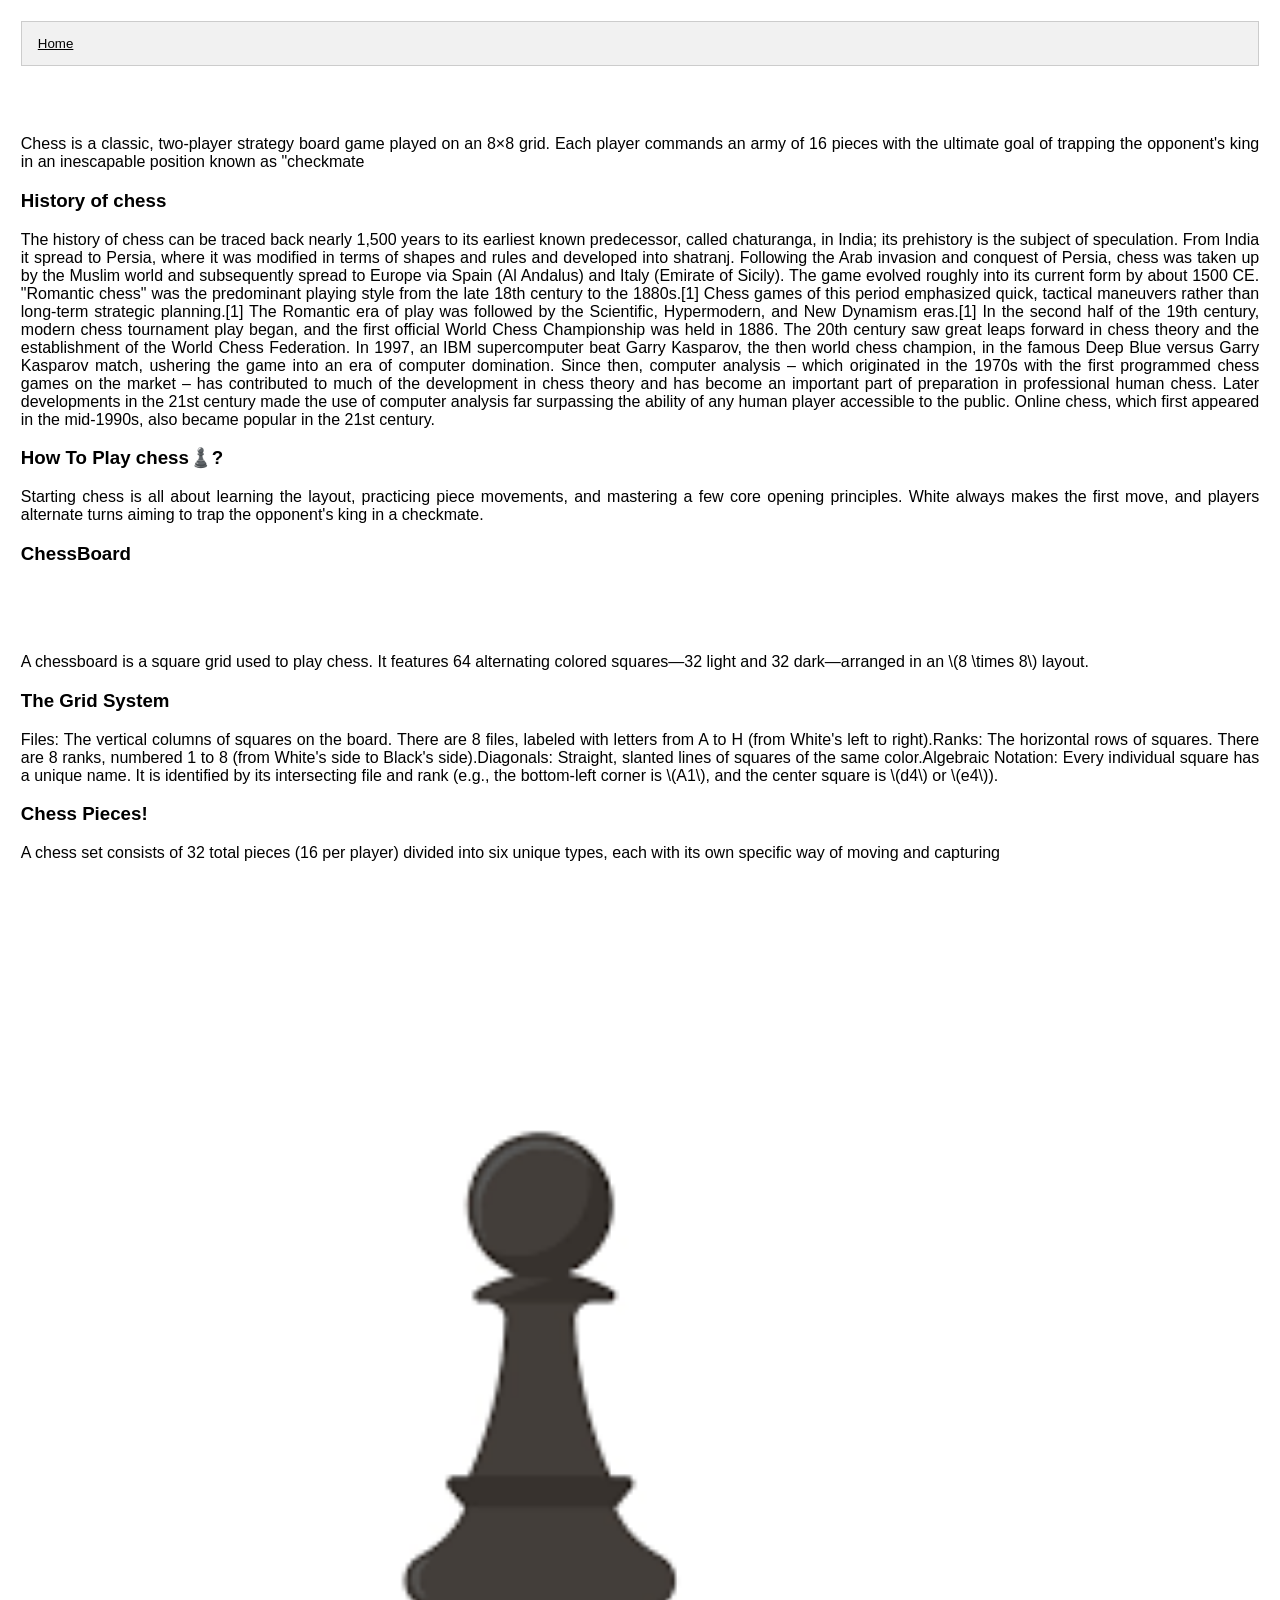
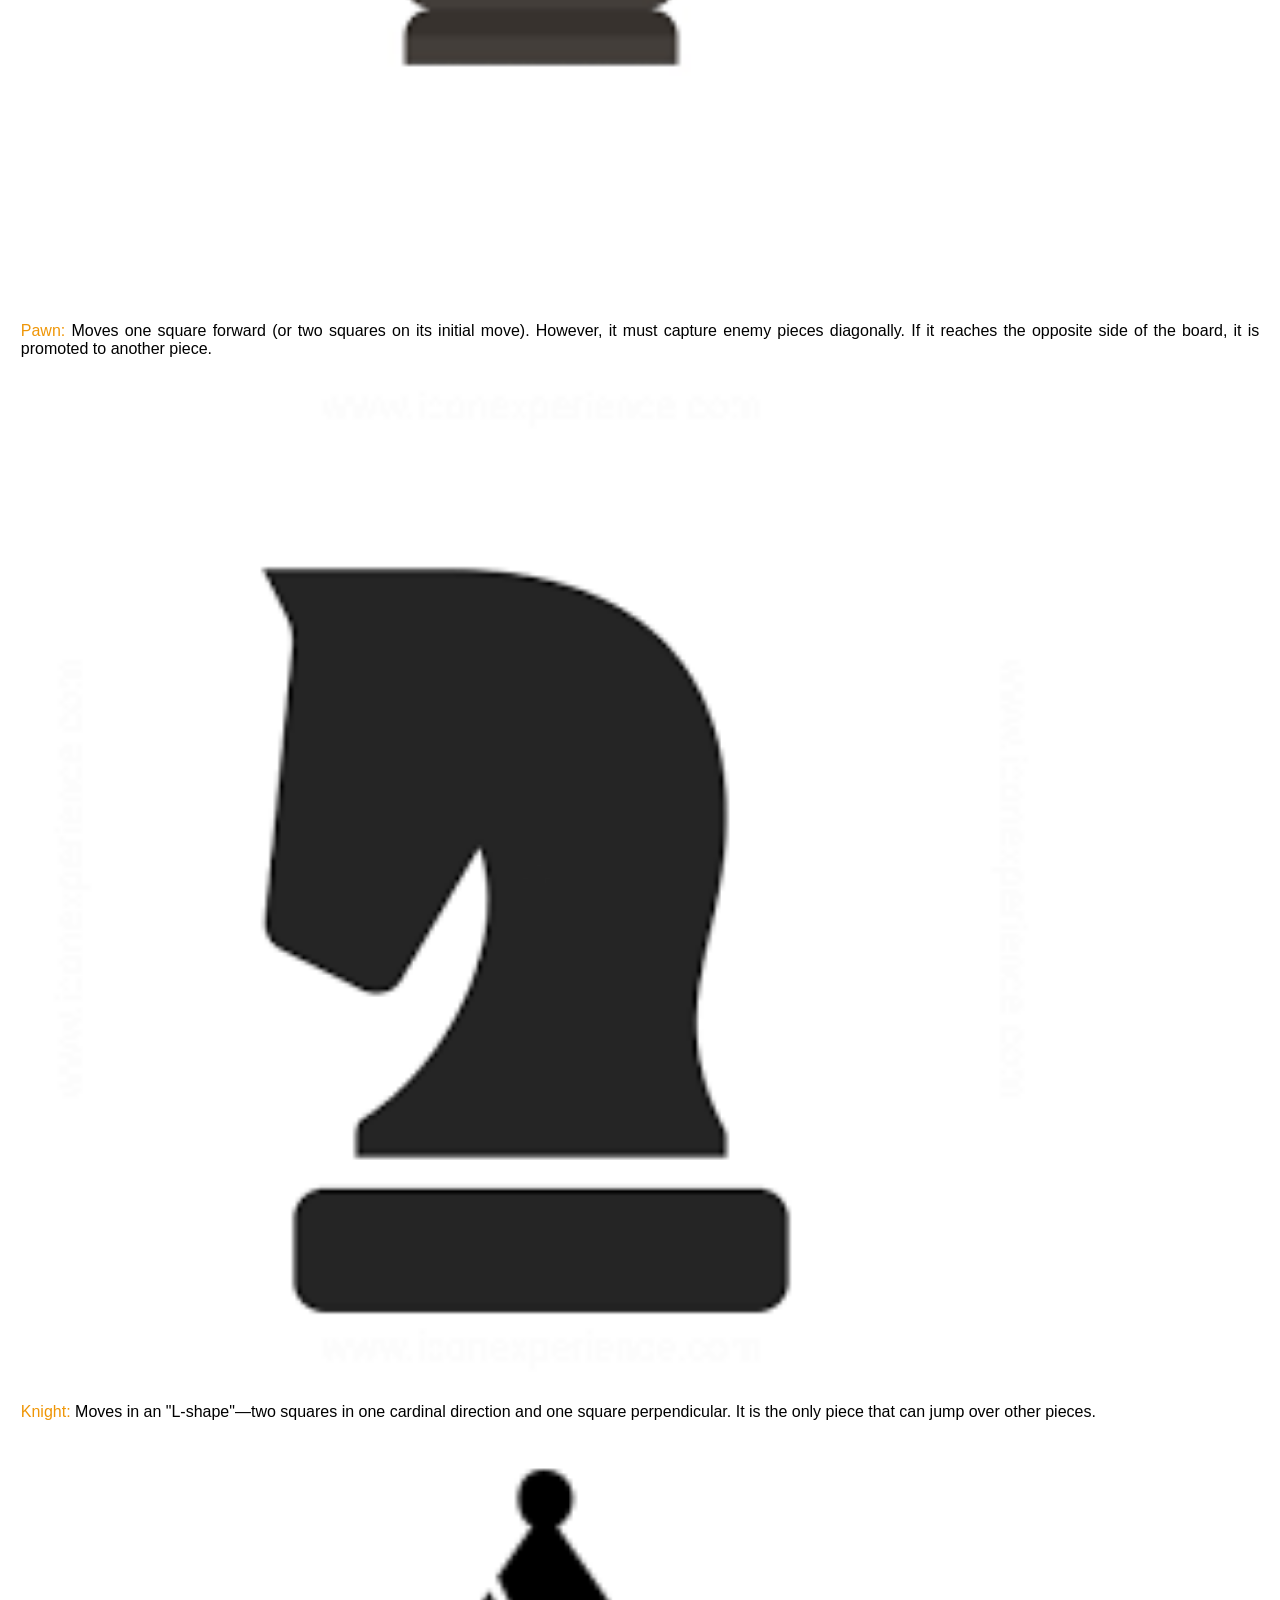
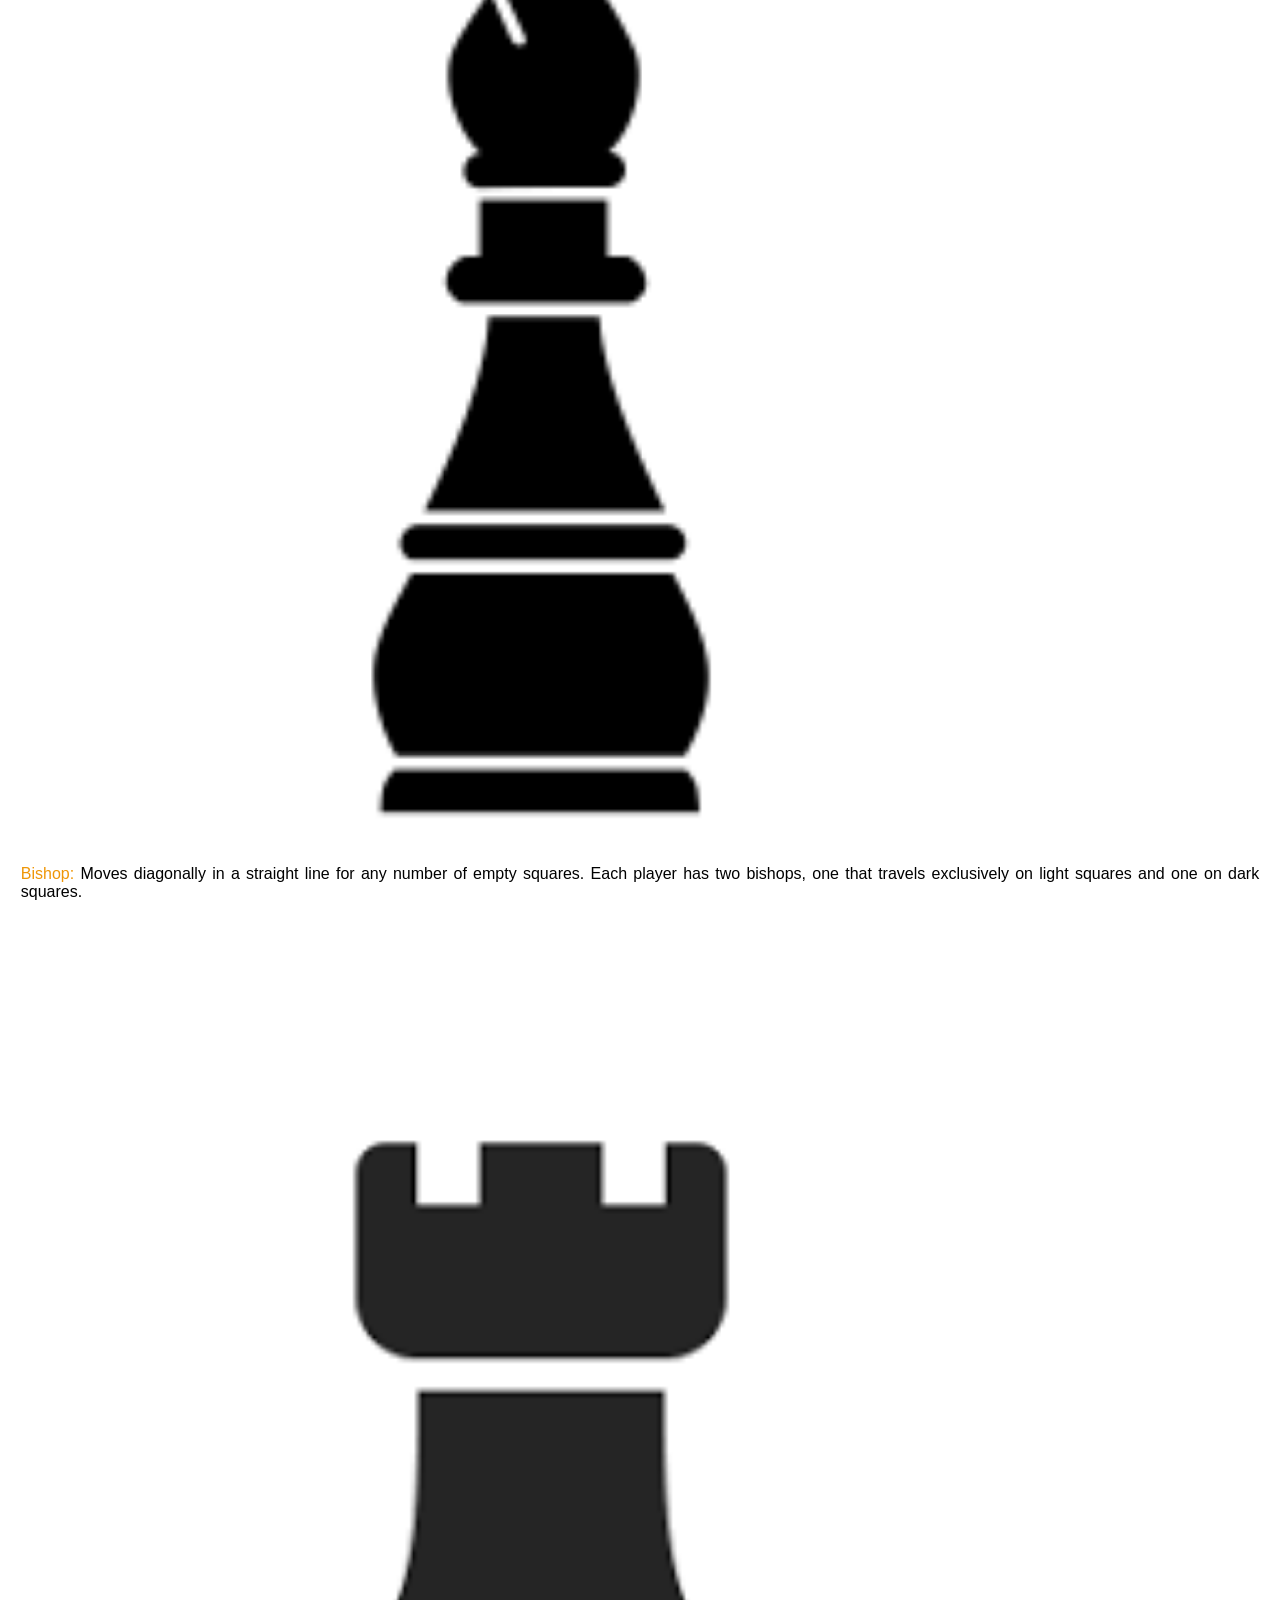
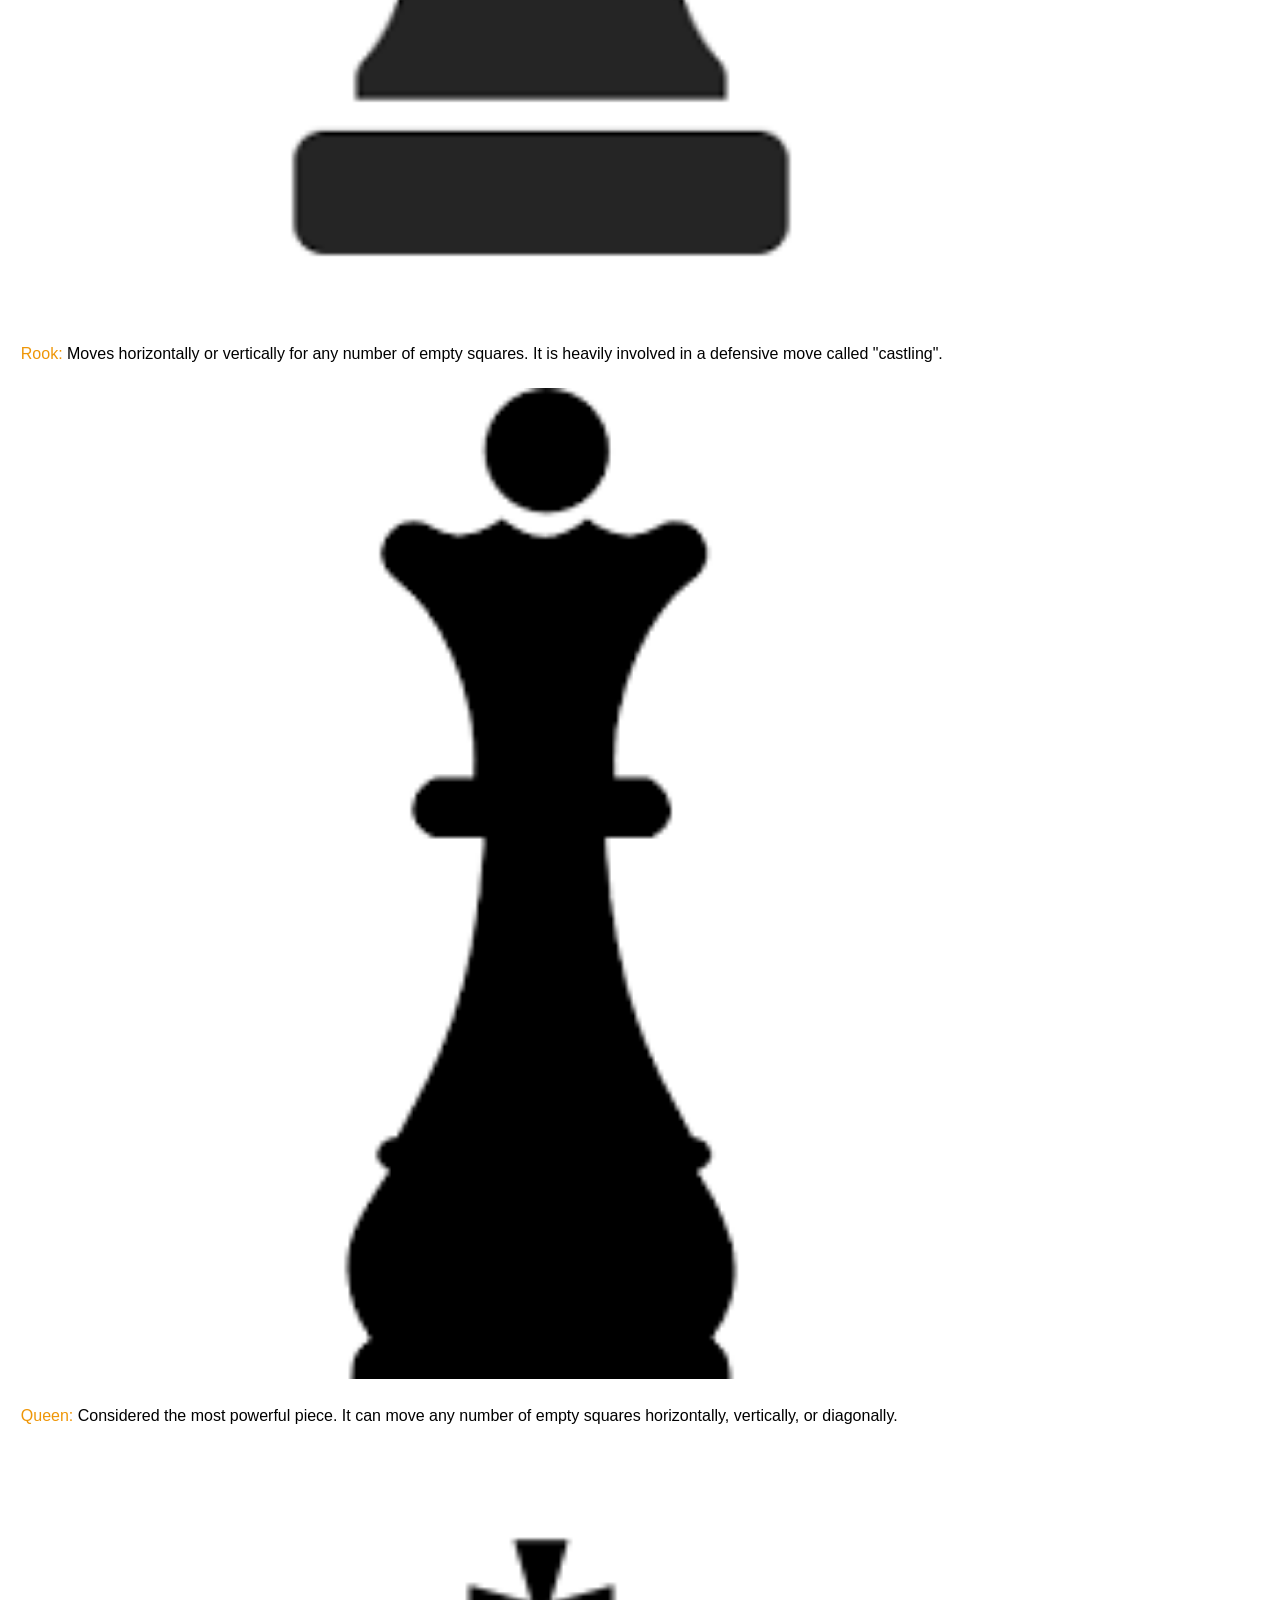
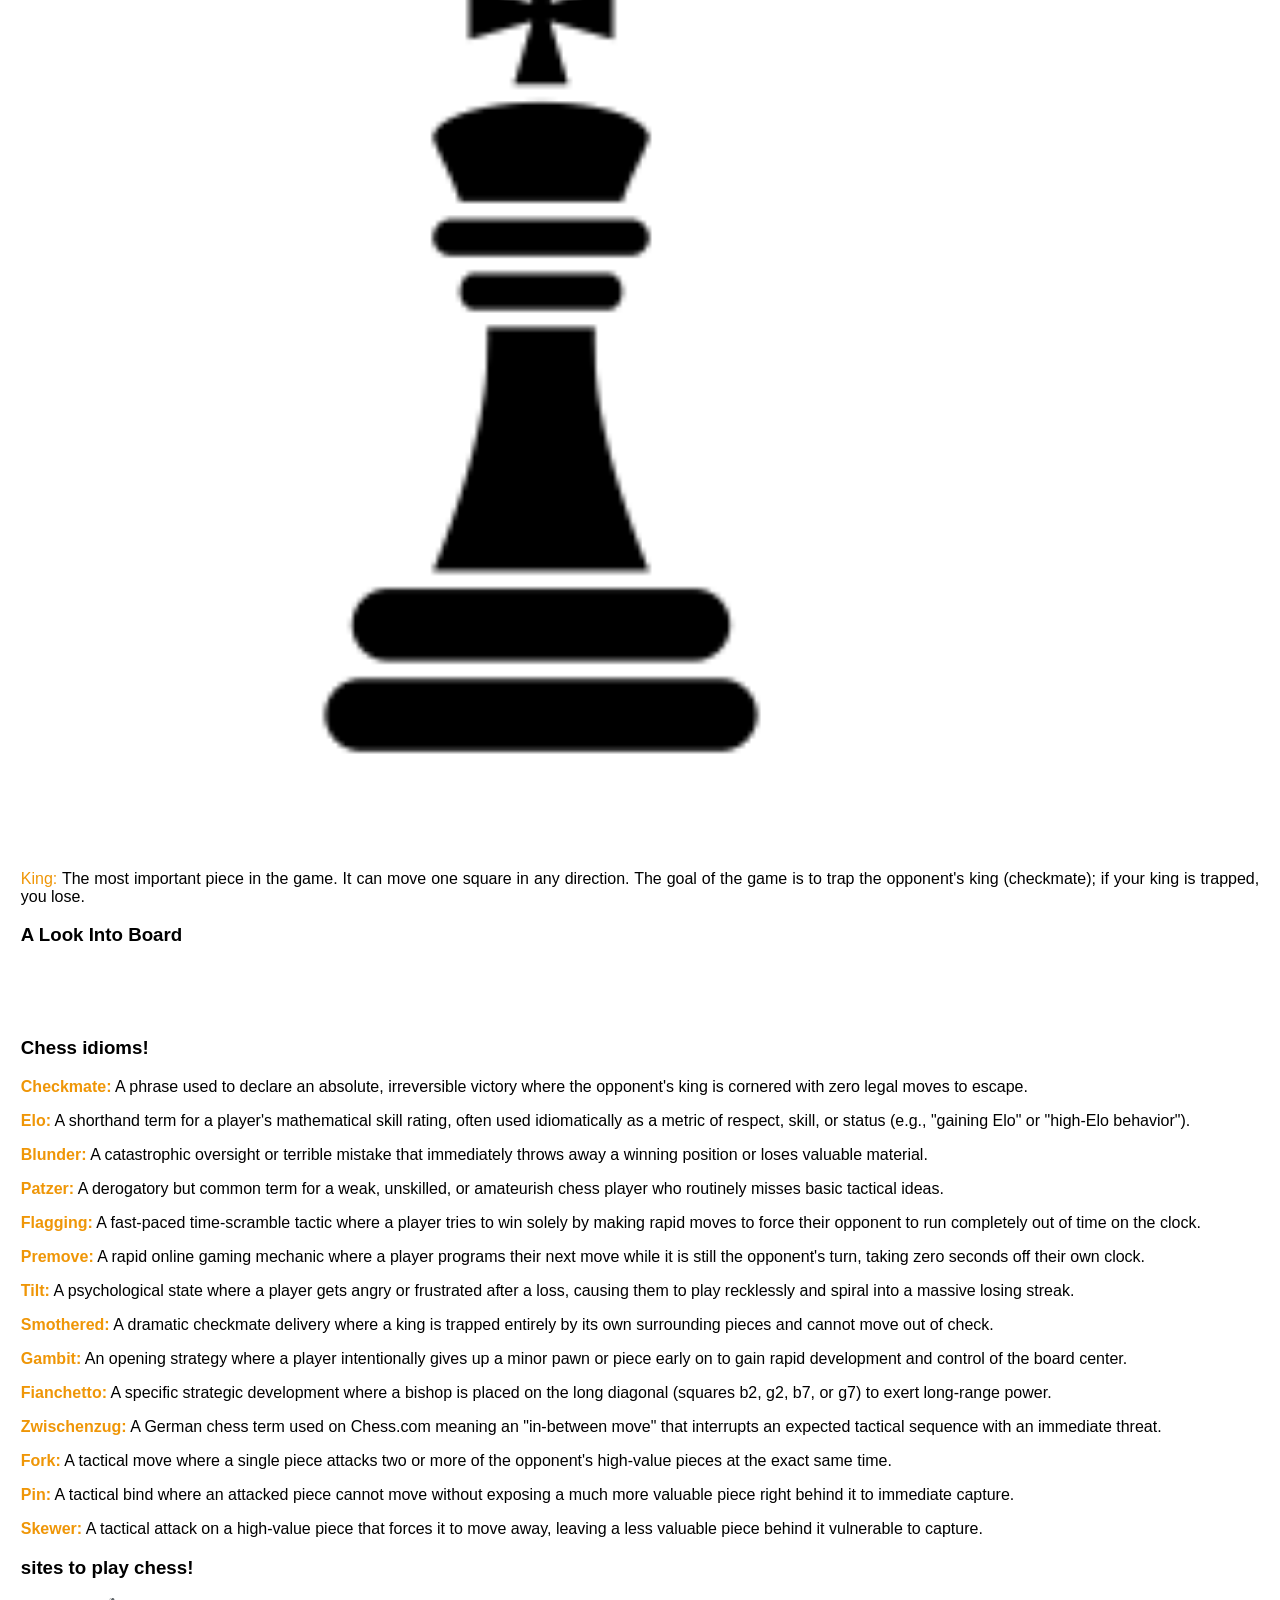
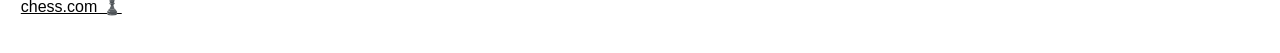
==== chess.html @ a4916e9f "Add files via upload" ====
<!DOCTYPE html>
<html lang="en">
<head>
    <link rel="stylesheet" href="style.css">
    <meta charset="UTF-8">
    <meta name="viewport" content="width=device-width, initial-scale=1.0">
    <title>chess♟️</title>
</head>
<body>
    <header>
                    <div class="tab">
                <button><a href="index.html">Home</a></button>
            </div>
    </header>
    <main>

        <section>
                            <img src="https://encrypted-tbn0.gstatic.com/images?q=tbn:ANd9GcT_mVkzBCkYj9xc8wYaSyE4obMfbvLgEXlJ_g&s" alt="" class="img2"><br>

                <p style="text-align: justify;">Chess is a classic, two-player strategy board game played on an 8×8 grid. Each player commands an army of 16 pieces with the ultimate goal of trapping the opponent's king in an inescapable position known as "checkmate</p>

                <div>
                    <h3 style="text-align: start;">History of chess</h3>
                    <p style="text-align: justify;">The history of chess can be traced back nearly 1,500 years to its earliest known predecessor, called chaturanga, in India; its prehistory is the subject of speculation. From India it spread to Persia, where it was modified in terms of shapes and rules and developed into shatranj. Following the Arab invasion and conquest of Persia, chess was taken up by the Muslim world and subsequently spread to Europe via Spain (Al Andalus) and Italy (Emirate of Sicily). The game evolved roughly into its current form by about 1500 CE.

"Romantic chess" was the predominant playing style from the late 18th century to the 1880s.[1] Chess games of this period emphasized quick, tactical maneuvers rather than long-term strategic planning.[1] The Romantic era of play was followed by the Scientific, Hypermodern, and New Dynamism eras.[1] In the second half of the 19th century, modern chess tournament play began, and the first official World Chess Championship was held in 1886. The 20th century saw great leaps forward in chess theory and the establishment of the World Chess Federation. In 1997, an IBM supercomputer beat Garry Kasparov, the then world chess champion, in the famous Deep Blue versus Garry Kasparov match, ushering the game into an era of computer domination. Since then, computer analysis – which originated in the 1970s with the first programmed chess games on the market – has contributed to much of the development in chess theory and has become an important part of preparation in professional human chess. Later developments in the 21st century made the use of computer analysis far surpassing the ability of any human player accessible to the public. Online chess, which first appeared in the mid-1990s, also became popular in the 21st century. </p>
               

</div>
        <div>
            <h3 style="text-align: start;">How To Play chess♟️?</h1>
                <p style="text-align: justify;">Starting chess is all about learning the layout, practicing piece movements, and mastering a few core opening principles. White always makes the first move, and players alternate turns aiming to trap the opponent's king in a checkmate.</p>
                <h3 style="text-align: start;">ChessBoard</h3>
                <img src="https://upload.wikimedia.org/wikipedia/commons/thumb/1/19/Modern_Fianchetto_Setup._Chess_game_Staunton_No._6.jpg/500px-Modern_Fianchetto_Setup._Chess_game_Staunton_No._6.jpg" alt="" class="img2"><br>
                <p style="text-align: justify;">A chessboard is a square grid used to play chess. It features 64 alternating colored squares—32 light and 32 dark—arranged in an \(8 \times 8\) layout.</p>
                <h3 style="text-align: start;">The Grid System</h3>
                <p style="text-align: justify;">Files: The vertical columns of squares on the board. There are 8 files, labeled with letters from A to H (from White's left to right).Ranks: The horizontal rows of squares. There are 8 ranks, numbered 1 to 8 (from White's side to Black's side).Diagonals: Straight, slanted lines of squares of the same color.Algebraic Notation: Every individual square has a unique name. It is identified by its intersecting file and rank (e.g., the bottom-left corner is \(A1\), and the center square is \(d4\) or \(e4\)).</p>
            </div>
        <div>
            <h3 style="text-align: start;">Chess Pieces!</h3>
            <p >A chess set consists of 32 total pieces (16 per player) divided into six unique types, each with its own specific way of moving and capturing</p>
            
            <p style="text-align: justify;"><img src="[data-uri]" alt="" class="img2"><br><span style="color: #ef9607;">Pawn:</span> Moves one square forward (or two squares on its initial move). However, it must capture enemy pieces diagonally. If it reaches the opposite side of the board, it is promoted to another piece. <br> <img src="[data-uri]" alt="" class="img2"><br><span style="color: #ef9607;">Knight:</span>  Moves in an "L-shape"—two squares in one cardinal direction and one square perpendicular. It is the only piece that can jump over other pieces.<br><img src="[data-uri]" alt=""class="img2"><br>
                <span style="color: #ef9607;">Bishop:</span>  Moves diagonally in a straight line for any number of empty squares. Each player has two bishops, one that travels exclusively on light squares and one on dark squares.<br><img src="[data-uri]" alt="" class="img2"> <br><span style="color: #ef9607;">Rook:</span> Moves horizontally or vertically for any number of empty squares. It is heavily involved in a defensive move called "castling".<br> <img src="[data-uri]" alt="" class="img2"><br><span style="color: #ef9607;">Queen:</span> Considered the most powerful piece. It can move any number of empty squares horizontally, vertically, or diagonally.<br><img src="[data-uri]" alt="" class="img2"><br><span style="color: #ef9607;">King:</span> The most important piece in the game. It can move one square in any direction. The goal of the game is to trap the opponent's king (checkmate); if your king is trapped, you lose.</p>
            
                <h3 style="text-align: start;">A Look Into Board</h3>
                <img src="https://img.freepik.com/premium-vector/chessboard-black-white-vector-illustration-isolated-white_1418797-61.jpg?semt=ais_hybrid&w=740&q=80" alt="" class="img2">
               
                <h3 style="text-align: start;">Chess idioms!</h3>
                <p><span style="color: #ef9607;"><b>Checkmate:</b></span> A phrase used to declare an absolute, irreversible victory where the opponent's king is cornered with zero legal moves to escape.</p>
                <p><span style="color: #ef9607;"><b>Elo:</b></span> A shorthand term for a player's mathematical skill rating, often used idiomatically as a metric of respect, skill, or status (e.g., "gaining Elo" or "high-Elo behavior").</p>
                <p><span style="color: #ef9607;"><b>Blunder:</b></span> A catastrophic oversight or terrible mistake that immediately throws away a winning position or loses valuable material.</p>
                <p><span style="color: #ef9607;"><b>Patzer:</b></span> A derogatory but common term for a weak, unskilled, or amateurish chess player who routinely misses basic tactical ideas.</p>
                <p><span style="color: #ef9607;"><b>Flagging:</b></span> A fast-paced time-scramble tactic where a player tries to win solely by making rapid moves to force their opponent to run completely out of time on the clock.</p>
                <p><span style="color: #ef9607;"><b>Premove:</b></span> A rapid online gaming mechanic where a player programs their next move while it is still the opponent's turn, taking zero seconds off their own clock.</p>
                <p><span style="color: #ef9607;"><b>Tilt:</b></span> A psychological state where a player gets angry or frustrated after a loss, causing them to play recklessly and spiral into a massive losing streak.</p>
                <p><span style="color: #ef9607;"><b>Smothered:</b></span> A dramatic checkmate delivery where a king is trapped entirely by its own surrounding pieces and cannot move out of check.</p>
                <p><span style="color: #ef9607;"><b>Gambit:</b></span> An opening strategy where a player intentionally gives up a minor pawn or piece early on to gain rapid development and control of the board center.</p>
                <p><span style="color: #ef9607;"><b>Fianchetto:</b></span> A specific strategic development where a bishop is placed on the long diagonal (squares b2, g2, b7, or g7) to exert long-range power.</p>
                <p><span style="color: #ef9607;"><b>Zwischenzug:</b></span> A German chess term used on Chess.com meaning an "in-between move" that interrupts an expected tactical sequence with an immediate threat.</p>
                <p><span style="color: #ef9607;"><b>Fork:</b></span> A tactical move where a single piece attacks two or more of the opponent's high-value pieces at the exact same time.</p>
                <p><span style="color: #ef9607;"><b>Pin:</b></span> A tactical bind where an attacked piece cannot move without exposing a much more valuable piece right behind it to immediate capture.</p>
                <p><span style="color: #ef9607;"><b>Skewer:</b></span> A tactical attack on a high-value piece that forces it to move away, leaving a less valuable piece behind it vulnerable to capture.</p>
                <h3 style="text-align: start;">sites to play chess!</h3>
            <p><a href="https://www.google.com/url?sa=t&source=web&rct=j&opi=89978449&url=https://www.chess.com/">chess.com ♟️</a></p>
        </div>
        </section>
        <section>  <section><script src="script.js"></script></section></section>
    </main>
</body>
</html>
---- style.css ----
.tab {
    overflow: hidden;
    border: 1px solid #ccc;
    background-color: #f1f1f1;

}

.tab button {
    background-color: inherit;
    float: left;
    border: none;
    outline: none;
    cursor: pointer;
    padding: 14px 16px;
    transition: 0.3s;
}

.tab button.active {
    background-color: #ccc;
}

.tabcontent {
    display: none;
    padding: 6px 12px;
    border: 1px solid #ccc;
    border-top: none;
}

.tabcontent {
    animation: fadeEffect 1s;
}

@keyframes fadeEffect {
    from {opacity: 0;}
    to {opacity: 1;}
}

h3 {
    text-align: center;
}

p {
    justify-content: flex-start;
}

body {
    padding: 1%;
    font-family: sans-serif;

}
a {
    color: black;

}

img {
    padding: 2%;
}
.tags {
    color: #cf3535;
    background-color: #9b919123;
}

.head3 {
    text-align: justify;
}

.img2 {
    width: 80%;
}
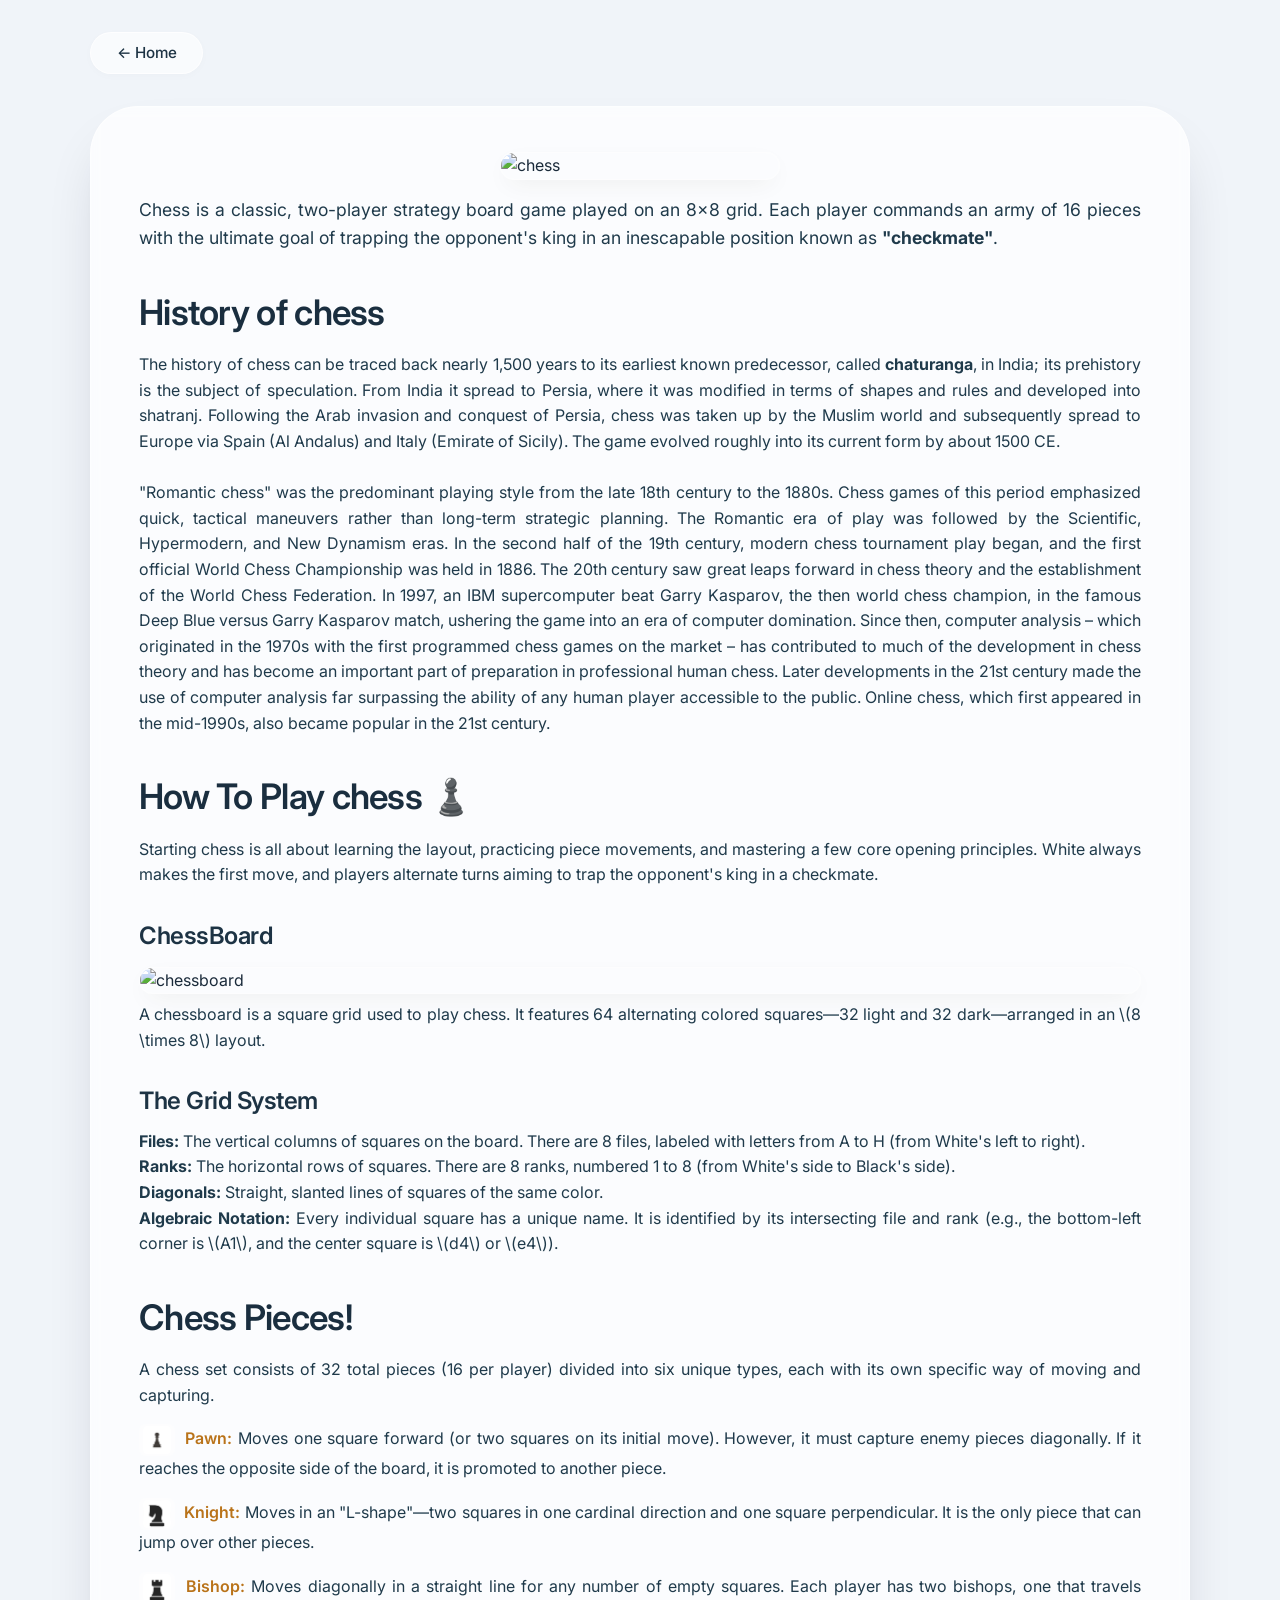
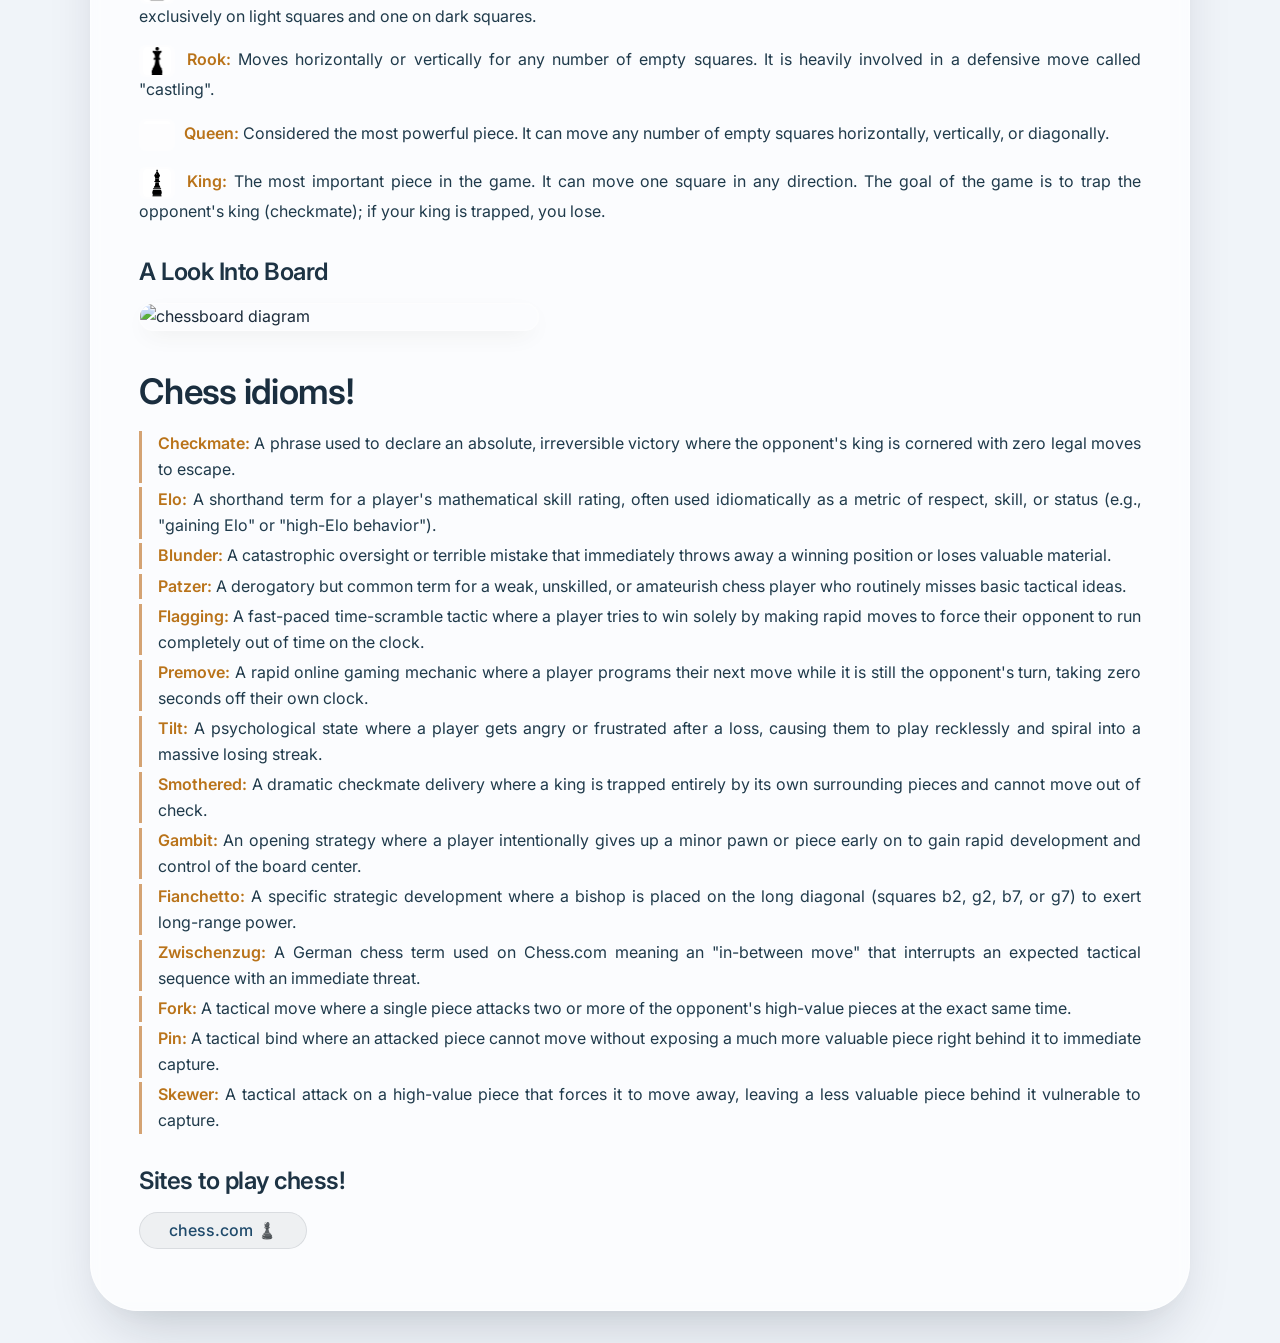
==== commit 798503f4: "Add files via upload" ====
--- a/chess.html
+++ b/chess.html
@@ -1,71 +1,302 @@
 <!DOCTYPE html>
 <html lang="en">
 <head>
-    <link rel="stylesheet" href="style.css">
-    <meta charset="UTF-8">
-    <meta name="viewport" content="width=device-width, initial-scale=1.0">
-    <title>chess♟️</title>
+  <meta charset="UTF-8" />
+  <meta name="viewport" content="width=device-width, initial-scale=1.0" />
+  <title>chess ♟️ · professional</title>
+  <!-- Google Font -->
+  <link rel="preconnect" href="https://fonts.googleapis.com" />
+  <link rel="preconnect" href="https://fonts.gstatic.com" crossorigin />
+  <link href="https://fonts.googleapis.com/css2?family=Inter:opsz,wght@14..32,300;14..32,400;14..32,500;14..32,600;14..32,700&display=swap" rel="stylesheet" />
+  <style>
+    /* ----- reset & base ----- */
+    * {
+      margin: 0;
+      padding: 0;
+      box-sizing: border-box;
+    }
+
+    body {
+      background: #f0f4f9;
+      font-family: 'Inter', -apple-system, BlinkMacSystemFont, sans-serif;
+      padding: 2rem 1.5rem;
+      color: #1a2a3a;
+      line-height: 1.6;
+      min-height: 100vh;
+      display: flex;
+      justify-content: center;
+    }
+
+    .page-wrap {
+      max-width: 1100px;
+      width: 100%;
+    }
+
+    /* back home button – subtle & professional */
+    .back-bar {
+      margin-bottom: 2rem;
+    }
+
+    .back-btn {
+      display: inline-flex;
+      align-items: center;
+      gap: 0.5rem;
+      background: rgba(255, 255, 255, 0.6);
+      backdrop-filter: blur(4px);
+      -webkit-backdrop-filter: blur(4px);
+      padding: 0.5rem 1.6rem;
+      border-radius: 60px;
+      border: 1px solid rgba(255, 255, 255, 0.7);
+      box-shadow: 0 2px 8px rgba(0,0,0,0.02);
+      text-decoration: none;
+      font-weight: 500;
+      color: #1d3344;
+      transition: 0.2s;
+      font-size: 0.95rem;
+    }
+
+    .back-btn:hover {
+      background: #1d2e3f;
+      color: white;
+      border-color: #1d2e3f;
+      transform: translateY(-2px);
+      box-shadow: 0 10px 20px -10px rgba(20,40,60,0.2);
+    }
+
+    /* main card */
+    .chess-card {
+      background: rgba(255, 255, 255, 0.75);
+      backdrop-filter: blur(6px);
+      -webkit-backdrop-filter: blur(6px);
+      border-radius: 48px;
+      padding: 2.8rem 3rem;
+      box-shadow: 0 30px 60px -20px rgba(0, 20, 40, 0.20),
+                  0 12px 28px -10px rgba(0, 0, 0, 0.04);
+      border: 1px solid rgba(255, 255, 255, 0.5);
+    }
+
+    /* headings */
+    h1, h2, h3, h4 {
+      font-weight: 600;
+      letter-spacing: -0.02em;
+      color: #1a2e3f;
+    }
+
+    h2 {
+      font-size: 2.2rem;
+      margin-top: 2rem;
+      margin-bottom: 0.75rem;
+    }
+
+    h3 {
+      font-size: 1.5rem;
+      margin-top: 1.8rem;
+      margin-bottom: 0.5rem;
+      color: #1d3344;
+    }
+
+    /* images – consistent rounded + shadow */
+    .img2 {
+      max-width: 100%;
+      height: auto;
+      border-radius: 24px;
+      box-shadow: 0 8px 24px -8px rgba(0,0,0,0.10);
+      margin: 0.75rem 0 0.5rem;
+      display: block;
+      border: 1px solid rgba(255, 255, 255, 0.3);
+    }
+
+    /* inline piece icons: make them small & elegant */
+    .piece-icon {
+      display: inline-block;
+      vertical-align: middle;
+      max-height: 32px;
+      width: auto;
+      margin-right: 0.3rem;
+      border-radius: 8px;
+      background: rgba(255,255,255,0.3);
+      padding: 2px 4px;
+    }
+
+    /* paragraphs */
+    p {
+      margin-bottom: 1rem;
+      color: #1f3a4b;
+      font-weight: 400;
+      text-align: justify;
+    }
+
+    .text-accent {
+      color: #b9731a;
+      font-weight: 600;
+    }
+
+    /* links */
+    a {
+      color: #1f4a6b;
+      text-decoration: none;
+      font-weight: 500;
+      border-bottom: 1px solid transparent;
+      transition: 0.15s;
+    }
+
+    a:hover {
+      color: #0a1f2e;
+      border-bottom-color: #1f4a6b;
+    }
+
+    /* chess.com link as pill */
+    .site-link {
+      display: inline-block;
+      background: rgba(30, 47, 63, 0.06);
+      padding: 0.3rem 1.8rem;
+      border-radius: 60px;
+      border: 1px solid rgba(30, 47, 63, 0.1);
+      font-weight: 500;
+      transition: 0.2s;
+      margin-top: 0.2rem;
+    }
+
+    .site-link:hover {
+      background: #1d2e3f;
+      color: white;
+      border-color: #1d2e3f;
+    }
+
+    /* extra spacing for idioms */
+    .idiom-list p {
+      margin-bottom: 0.3rem;
+      padding-left: 0.5rem;
+      border-left: 3px solid #d4a373;
+      padding-left: 1rem;
+    }
+
+    /* responsive */
+    @media (max-width: 680px) {
+      .chess-card { padding: 1.8rem 1.2rem; }
+      h2 { font-size: 1.7rem; }
+      h3 { font-size: 1.25rem; }
+      .back-btn { padding: 0.4rem 1.2rem; font-size: 0.9rem; }
+    }
+
+    /* keep original classes, but enhanced */
+  </style>
 </head>
 <body>
-    <header>
-                    <div class="tab">
-                <button><a href="index.html">Home</a></button>
-            </div>
-    </header>
-    <main>
-
-        <section>
-                            <img src="https://encrypted-tbn0.gstatic.com/images?q=tbn:ANd9GcT_mVkzBCkYj9xc8wYaSyE4obMfbvLgEXlJ_g&s" alt="" class="img2"><br>
-
-                <p style="text-align: justify;">Chess is a classic, two-player strategy board game played on an 8×8 grid. Each player commands an army of 16 pieces with the ultimate goal of trapping the opponent's king in an inescapable position known as "checkmate</p>
-
-                <div>
-                    <h3 style="text-align: start;">History of chess</h3>
-                    <p style="text-align: justify;">The history of chess can be traced back nearly 1,500 years to its earliest known predecessor, called chaturanga, in India; its prehistory is the subject of speculation. From India it spread to Persia, where it was modified in terms of shapes and rules and developed into shatranj. Following the Arab invasion and conquest of Persia, chess was taken up by the Muslim world and subsequently spread to Europe via Spain (Al Andalus) and Italy (Emirate of Sicily). The game evolved roughly into its current form by about 1500 CE.
-
-"Romantic chess" was the predominant playing style from the late 18th century to the 1880s.[1] Chess games of this period emphasized quick, tactical maneuvers rather than long-term strategic planning.[1] The Romantic era of play was followed by the Scientific, Hypermodern, and New Dynamism eras.[1] In the second half of the 19th century, modern chess tournament play began, and the first official World Chess Championship was held in 1886. The 20th century saw great leaps forward in chess theory and the establishment of the World Chess Federation. In 1997, an IBM supercomputer beat Garry Kasparov, the then world chess champion, in the famous Deep Blue versus Garry Kasparov match, ushering the game into an era of computer domination. Since then, computer analysis – which originated in the 1970s with the first programmed chess games on the market – has contributed to much of the development in chess theory and has become an important part of preparation in professional human chess. Later developments in the 21st century made the use of computer analysis far surpassing the ability of any human player accessible to the public. Online chess, which first appeared in the mid-1990s, also became popular in the 21st century. </p>
-               
-
+
+<div class="page-wrap">
+  <!-- home button – original structure preserved -->
+  <div class="back-bar">
+    <a href="index.html" class="back-btn">← Home</a>
+  </div>
+
+  <main class="chess-card">
+    <!-- hero image -->
+    <img src="https://encrypted-tbn0.gstatic.com/images?q=tbn:ANd9GcT_mVkzBCkYj9xc8wYaSyE4obMfbvLgEXlJ_g&s" alt="chess" class="img2" style="max-width:280px; margin:0 auto 1rem;" />
+
+    <p style="text-align: justify; font-size:1.1rem; font-weight:400;">
+      Chess is a classic, two-player strategy board game played on an 8×8 grid. Each player commands an army of 16 pieces with the ultimate goal of trapping the opponent's king in an inescapable position known as <strong>"checkmate"</strong>.
+    </p>
+
+    <!-- history -->
+    <h2>History of chess</h2>
+    <p style="text-align: justify;">
+      The history of chess can be traced back nearly 1,500 years to its earliest known predecessor, called <strong>chaturanga</strong>, in India; its prehistory is the subject of speculation. From India it spread to Persia, where it was modified in terms of shapes and rules and developed into shatranj. Following the Arab invasion and conquest of Persia, chess was taken up by the Muslim world and subsequently spread to Europe via Spain (Al Andalus) and Italy (Emirate of Sicily). The game evolved roughly into its current form by about 1500 CE.
+      <br><br>
+      "Romantic chess" was the predominant playing style from the late 18th century to the 1880s. Chess games of this period emphasized quick, tactical maneuvers rather than long-term strategic planning. The Romantic era of play was followed by the Scientific, Hypermodern, and New Dynamism eras. In the second half of the 19th century, modern chess tournament play began, and the first official World Chess Championship was held in 1886. The 20th century saw great leaps forward in chess theory and the establishment of the World Chess Federation. In 1997, an IBM supercomputer beat Garry Kasparov, the then world chess champion, in the famous Deep Blue versus Garry Kasparov match, ushering the game into an era of computer domination. Since then, computer analysis – which originated in the 1970s with the first programmed chess games on the market – has contributed to much of the development in chess theory and has become an important part of preparation in professional human chess. Later developments in the 21st century made the use of computer analysis far surpassing the ability of any human player accessible to the public. Online chess, which first appeared in the mid-1990s, also became popular in the 21st century.
+    </p>
+
+    <!-- how to play -->
+    <h2>How To Play chess ♟️</h2>
+    <p style="text-align: justify;">
+      Starting chess is all about learning the layout, practicing piece movements, and mastering a few core opening principles. White always makes the first move, and players alternate turns aiming to trap the opponent's king in a checkmate.
+    </p>
+
+    <h3>ChessBoard</h3>
+    <img src="https://upload.wikimedia.org/wikipedia/commons/thumb/1/19/Modern_Fianchetto_Setup._Chess_game_Staunton_No._6.jpg/500px-Modern_Fianchetto_Setup._Chess_game_Staunton_No._6.jpg" alt="chessboard" class="img2" />
+    <p style="text-align: justify;">
+      A chessboard is a square grid used to play chess. It features 64 alternating colored squares—32 light and 32 dark—arranged in an \(8 \times 8\) layout.
+    </p>
+
+    <h3>The Grid System</h3>
+    <p style="text-align: justify;">
+      <strong>Files:</strong> The vertical columns of squares on the board. There are 8 files, labeled with letters from A to H (from White's left to right).<br>
+      <strong>Ranks:</strong> The horizontal rows of squares. There are 8 ranks, numbered 1 to 8 (from White's side to Black's side).<br>
+      <strong>Diagonals:</strong> Straight, slanted lines of squares of the same color.<br>
+      <strong>Algebraic Notation:</strong> Every individual square has a unique name. It is identified by its intersecting file and rank (e.g., the bottom-left corner is \(A1\), and the center square is \(d4\) or \(e4\)).
+    </p>
+
+    <!-- chess pieces -->
+    <h2>Chess Pieces!</h2>
+    <p>A chess set consists of 32 total pieces (16 per player) divided into six unique types, each with its own specific way of moving and capturing.</p>
+
+    <!-- pawn -->
+    <p>
+      <img src="[data-uri]" alt="pawn" class="piece-icon" />
+      <span class="text-accent">Pawn:</span> Moves one square forward (or two squares on its initial move). However, it must capture enemy pieces diagonally. If it reaches the opposite side of the board, it is promoted to another piece.
+    </p>
+
+    <!-- knight -->
+    <p>
+      <img src="[data-uri]" alt="knight" class="piece-icon" />
+      <span class="text-accent">Knight:</span> Moves in an "L-shape"—two squares in one cardinal direction and one square perpendicular. It is the only piece that can jump over other pieces.
+    </p>
+
+    <!-- bishop -->
+    <p>
+      <img src="[data-uri]" alt="bishop" class="piece-icon" />
+      <span class="text-accent">Bishop:</span> Moves diagonally in a straight line for any number of empty squares. Each player has two bishops, one that travels exclusively on light squares and one on dark squares.
+    </p>
+
+    <!-- rook -->
+    <p>
+      <img src="[data-uri]" alt="rook" class="piece-icon" />
+      <span class="text-accent">Rook:</span> Moves horizontally or vertically for any number of empty squares. It is heavily involved in a defensive move called "castling".
+    </p>
+
+    <!-- queen -->
+    <p>
+      <img src="[data-uri]" alt="queen" class="piece-icon" />
+      <span class="text-accent">Queen:</span> Considered the most powerful piece. It can move any number of empty squares horizontally, vertically, or diagonally.
+    </p>
+
+    <!-- king -->
+    <p>
+      <img src="[data-uri]" alt="king" class="piece-icon" />
+      <span class="text-accent">King:</span> The most important piece in the game. It can move one square in any direction. The goal of the game is to trap the opponent's king (checkmate); if your king is trapped, you lose.
+    </p>
+
+    <!-- board layout -->
+    <h3>A Look Into Board</h3>
+    <img src="https://img.freepik.com/premium-vector/chessboard-black-white-vector-illustration-isolated-white_1418797-61.jpg?semt=ais_hybrid&w=740&q=80" alt="chessboard diagram" class="img2" style="max-width:400px;" />
+
+    <!-- idioms -->
+    <h2>Chess idioms!</h2>
+    <div class="idiom-list">
+      <p><span class="text-accent">Checkmate:</span> A phrase used to declare an absolute, irreversible victory where the opponent's king is cornered with zero legal moves to escape.</p>
+      <p><span class="text-accent">Elo:</span> A shorthand term for a player's mathematical skill rating, often used idiomatically as a metric of respect, skill, or status (e.g., "gaining Elo" or "high-Elo behavior").</p>
+      <p><span class="text-accent">Blunder:</span> A catastrophic oversight or terrible mistake that immediately throws away a winning position or loses valuable material.</p>
+      <p><span class="text-accent">Patzer:</span> A derogatory but common term for a weak, unskilled, or amateurish chess player who routinely misses basic tactical ideas.</p>
+      <p><span class="text-accent">Flagging:</span> A fast-paced time-scramble tactic where a player tries to win solely by making rapid moves to force their opponent to run completely out of time on the clock.</p>
+      <p><span class="text-accent">Premove:</span> A rapid online gaming mechanic where a player programs their next move while it is still the opponent's turn, taking zero seconds off their own clock.</p>
+      <p><span class="text-accent">Tilt:</span> A psychological state where a player gets angry or frustrated after a loss, causing them to play recklessly and spiral into a massive losing streak.</p>
+      <p><span class="text-accent">Smothered:</span> A dramatic checkmate delivery where a king is trapped entirely by its own surrounding pieces and cannot move out of check.</p>
+      <p><span class="text-accent">Gambit:</span> An opening strategy where a player intentionally gives up a minor pawn or piece early on to gain rapid development and control of the board center.</p>
+      <p><span class="text-accent">Fianchetto:</span> A specific strategic development where a bishop is placed on the long diagonal (squares b2, g2, b7, or g7) to exert long-range power.</p>
+      <p><span class="text-accent">Zwischenzug:</span> A German chess term used on Chess.com meaning an "in-between move" that interrupts an expected tactical sequence with an immediate threat.</p>
+      <p><span class="text-accent">Fork:</span> A tactical move where a single piece attacks two or more of the opponent's high-value pieces at the exact same time.</p>
+      <p><span class="text-accent">Pin:</span> A tactical bind where an attacked piece cannot move without exposing a much more valuable piece right behind it to immediate capture.</p>
+      <p><span class="text-accent">Skewer:</span> A tactical attack on a high-value piece that forces it to move away, leaving a less valuable piece behind it vulnerable to capture.</p>
+    </div>
+
+    <!-- sites -->
+    <h3>Sites to play chess!</h3>
+    <p><a href="https://www.google.com/url?sa=t&source=web&rct=j&opi=89978449&url=https://www.chess.com/" class="site-link" target="_blank">chess.com ♟️</a></p>
+
+    <!-- script (kept as original) -->
+    <section><script src="script.js"></script></section>
+  </main>
 </div>
-        <div>
-            <h3 style="text-align: start;">How To Play chess♟️?</h1>
-                <p style="text-align: justify;">Starting chess is all about learning the layout, practicing piece movements, and mastering a few core opening principles. White always makes the first move, and players alternate turns aiming to trap the opponent's king in a checkmate.</p>
-                <h3 style="text-align: start;">ChessBoard</h3>
-                <img src="https://upload.wikimedia.org/wikipedia/commons/thumb/1/19/Modern_Fianchetto_Setup._Chess_game_Staunton_No._6.jpg/500px-Modern_Fianchetto_Setup._Chess_game_Staunton_No._6.jpg" alt="" class="img2"><br>
-                <p style="text-align: justify;">A chessboard is a square grid used to play chess. It features 64 alternating colored squares—32 light and 32 dark—arranged in an \(8 \times 8\) layout.</p>
-                <h3 style="text-align: start;">The Grid System</h3>
-                <p style="text-align: justify;">Files: The vertical columns of squares on the board. There are 8 files, labeled with letters from A to H (from White's left to right).Ranks: The horizontal rows of squares. There are 8 ranks, numbered 1 to 8 (from White's side to Black's side).Diagonals: Straight, slanted lines of squares of the same color.Algebraic Notation: Every individual square has a unique name. It is identified by its intersecting file and rank (e.g., the bottom-left corner is \(A1\), and the center square is \(d4\) or \(e4\)).</p>
-            </div>
-        <div>
-            <h3 style="text-align: start;">Chess Pieces!</h3>
-            <p >A chess set consists of 32 total pieces (16 per player) divided into six unique types, each with its own specific way of moving and capturing</p>
-            
-            <p style="text-align: justify;"><img src="[data-uri]" alt="" class="img2"><br><span style="color: #ef9607;">Pawn:</span> Moves one square forward (or two squares on its initial move). However, it must capture enemy pieces diagonally. If it reaches the opposite side of the board, it is promoted to another piece. <br> <img src="[data-uri]" alt="" class="img2"><br><span style="color: #ef9607;">Knight:</span>  Moves in an "L-shape"—two squares in one cardinal direction and one square perpendicular. It is the only piece that can jump over other pieces.<br><img src="[data-uri]" alt=""class="img2"><br>
-                <span style="color: #ef9607;">Bishop:</span>  Moves diagonally in a straight line for any number of empty squares. Each player has two bishops, one that travels exclusively on light squares and one on dark squares.<br><img src="[data-uri]" alt="" class="img2"> <br><span style="color: #ef9607;">Rook:</span> Moves horizontally or vertically for any number of empty squares. It is heavily involved in a defensive move called "castling".<br> <img src="[data-uri]" alt="" class="img2"><br><span style="color: #ef9607;">Queen:</span> Considered the most powerful piece. It can move any number of empty squares horizontally, vertically, or diagonally.<br><img src="[data-uri]" alt="" class="img2"><br><span style="color: #ef9607;">King:</span> The most important piece in the game. It can move one square in any direction. The goal of the game is to trap the opponent's king (checkmate); if your king is trapped, you lose.</p>
-            
-                <h3 style="text-align: start;">A Look Into Board</h3>
-                <img src="https://img.freepik.com/premium-vector/chessboard-black-white-vector-illustration-isolated-white_1418797-61.jpg?semt=ais_hybrid&w=740&q=80" alt="" class="img2">
-               
-                <h3 style="text-align: start;">Chess idioms!</h3>
-                <p><span style="color: #ef9607;"><b>Checkmate:</b></span> A phrase used to declare an absolute, irreversible victory where the opponent's king is cornered with zero legal moves to escape.</p>
-                <p><span style="color: #ef9607;"><b>Elo:</b></span> A shorthand term for a player's mathematical skill rating, often used idiomatically as a metric of respect, skill, or status (e.g., "gaining Elo" or "high-Elo behavior").</p>
-                <p><span style="color: #ef9607;"><b>Blunder:</b></span> A catastrophic oversight or terrible mistake that immediately throws away a winning position or loses valuable material.</p>
-                <p><span style="color: #ef9607;"><b>Patzer:</b></span> A derogatory but common term for a weak, unskilled, or amateurish chess player who routinely misses basic tactical ideas.</p>
-                <p><span style="color: #ef9607;"><b>Flagging:</b></span> A fast-paced time-scramble tactic where a player tries to win solely by making rapid moves to force their opponent to run completely out of time on the clock.</p>
-                <p><span style="color: #ef9607;"><b>Premove:</b></span> A rapid online gaming mechanic where a player programs their next move while it is still the opponent's turn, taking zero seconds off their own clock.</p>
-                <p><span style="color: #ef9607;"><b>Tilt:</b></span> A psychological state where a player gets angry or frustrated after a loss, causing them to play recklessly and spiral into a massive losing streak.</p>
-                <p><span style="color: #ef9607;"><b>Smothered:</b></span> A dramatic checkmate delivery where a king is trapped entirely by its own surrounding pieces and cannot move out of check.</p>
-                <p><span style="color: #ef9607;"><b>Gambit:</b></span> An opening strategy where a player intentionally gives up a minor pawn or piece early on to gain rapid development and control of the board center.</p>
-                <p><span style="color: #ef9607;"><b>Fianchetto:</b></span> A specific strategic development where a bishop is placed on the long diagonal (squares b2, g2, b7, or g7) to exert long-range power.</p>
-                <p><span style="color: #ef9607;"><b>Zwischenzug:</b></span> A German chess term used on Chess.com meaning an "in-between move" that interrupts an expected tactical sequence with an immediate threat.</p>
-                <p><span style="color: #ef9607;"><b>Fork:</b></span> A tactical move where a single piece attacks two or more of the opponent's high-value pieces at the exact same time.</p>
-                <p><span style="color: #ef9607;"><b>Pin:</b></span> A tactical bind where an attacked piece cannot move without exposing a much more valuable piece right behind it to immediate capture.</p>
-                <p><span style="color: #ef9607;"><b>Skewer:</b></span> A tactical attack on a high-value piece that forces it to move away, leaving a less valuable piece behind it vulnerable to capture.</p>
-                <h3 style="text-align: start;">sites to play chess!</h3>
-            <p><a href="https://www.google.com/url?sa=t&source=web&rct=j&opi=89978449&url=https://www.chess.com/">chess.com ♟️</a></p>
-        </div>
-        </section>
-        <section>  <section><script src="script.js"></script></section></section>
-    </main>
+
 </body>
 </html>
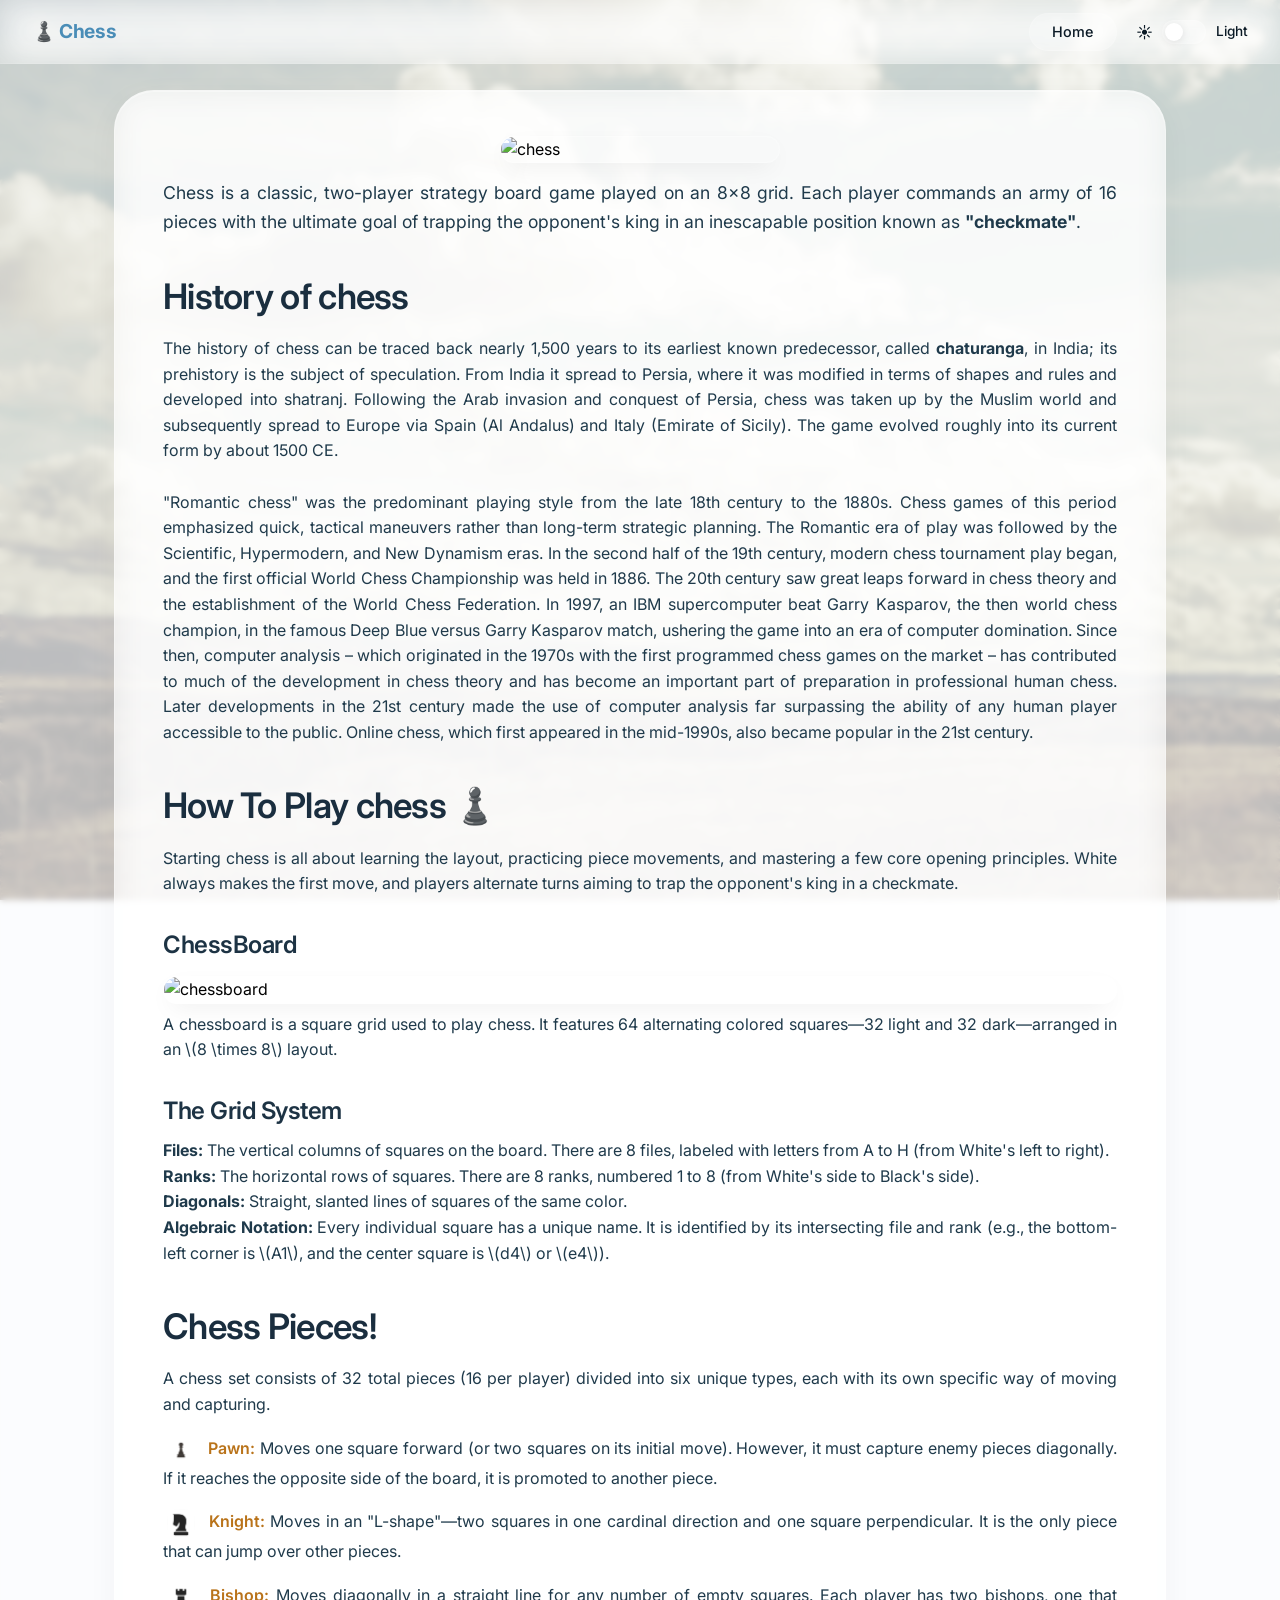
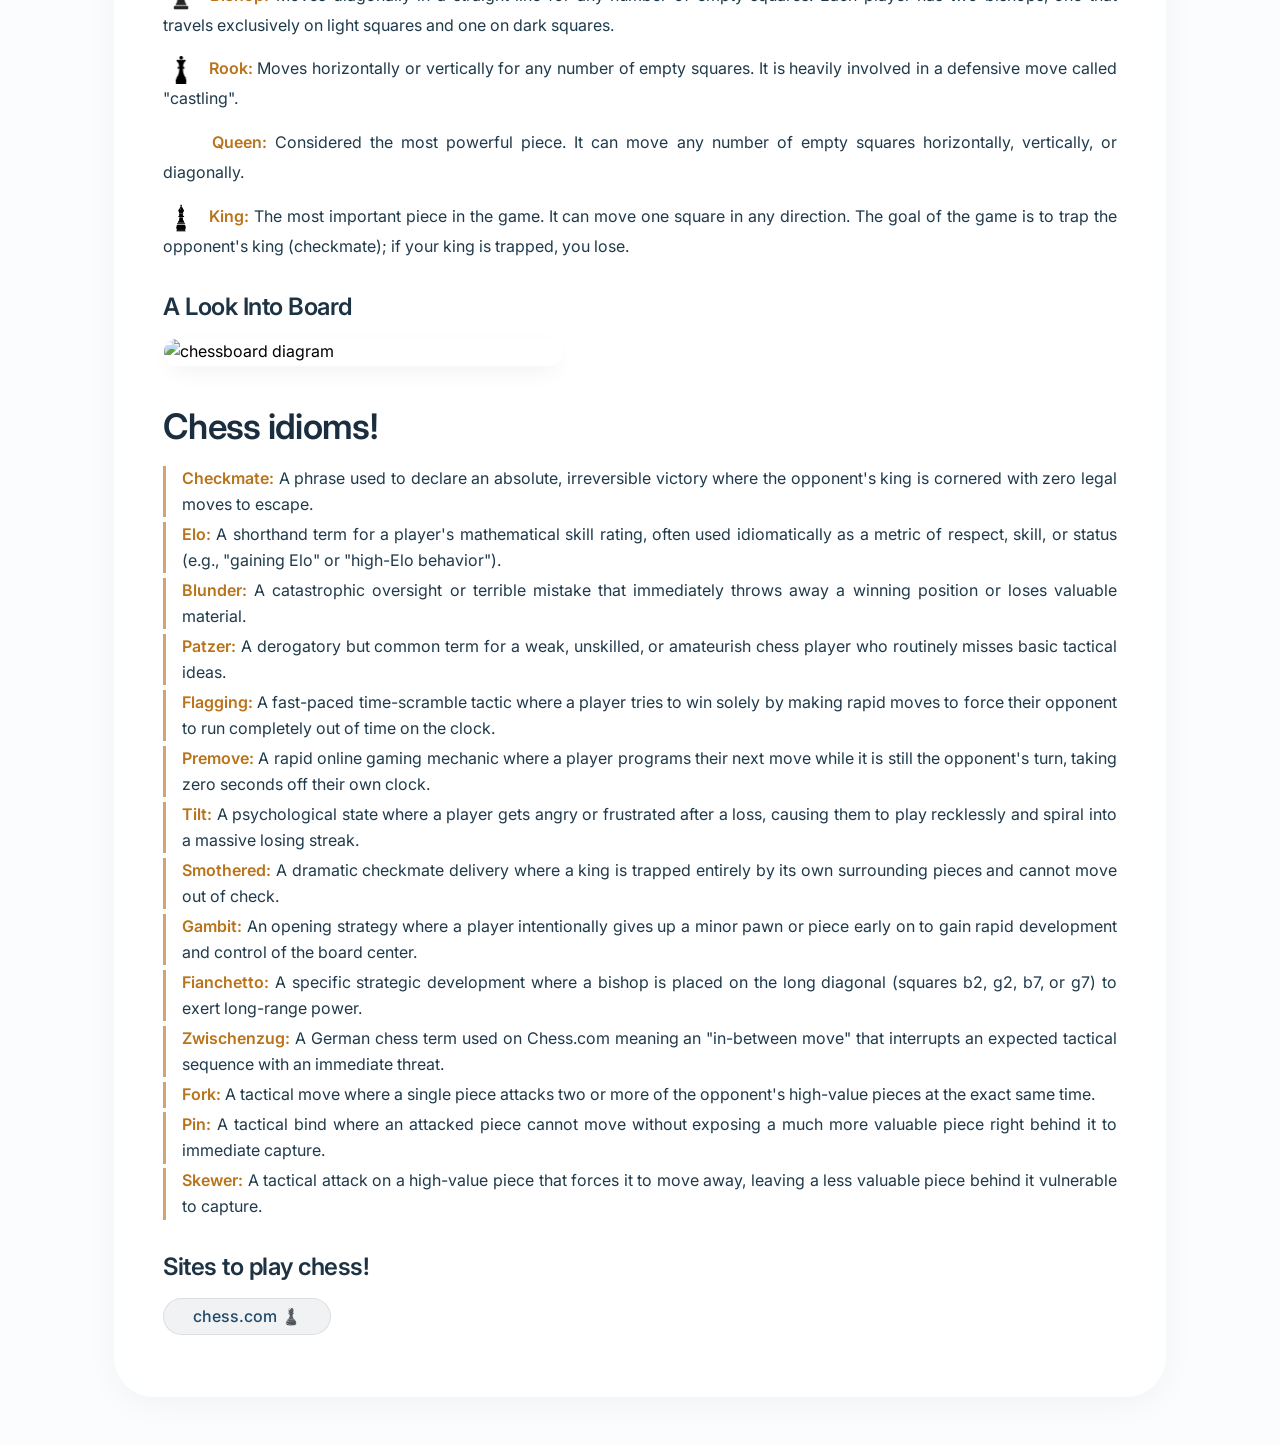
==== commit 45867221: "Add files via upload" ====
--- a/chess.html
+++ b/chess.html
@@ -1,302 +1,559 @@
 <!DOCTYPE html>
 <html lang="en">
 <head>
-  <meta charset="UTF-8" />
-  <meta name="viewport" content="width=device-width, initial-scale=1.0" />
-  <title>chess ♟️ · professional</title>
-  <!-- Google Font -->
-  <link rel="preconnect" href="https://fonts.googleapis.com" />
-  <link rel="preconnect" href="https://fonts.gstatic.com" crossorigin />
-  <link href="https://fonts.googleapis.com/css2?family=Inter:opsz,wght@14..32,300;14..32,400;14..32,500;14..32,600;14..32,700&display=swap" rel="stylesheet" />
-  <style>
-    /* ----- reset & base ----- */
-    * {
-      margin: 0;
-      padding: 0;
-      box-sizing: border-box;
-    }
-
-    body {
-      background: #f0f4f9;
-      font-family: 'Inter', -apple-system, BlinkMacSystemFont, sans-serif;
-      padding: 2rem 1.5rem;
-      color: #1a2a3a;
-      line-height: 1.6;
-      min-height: 100vh;
-      display: flex;
-      justify-content: center;
-    }
-
-    .page-wrap {
-      max-width: 1100px;
-      width: 100%;
-    }
-
-    /* back home button – subtle & professional */
-    .back-bar {
-      margin-bottom: 2rem;
-    }
-
-    .back-btn {
-      display: inline-flex;
-      align-items: center;
-      gap: 0.5rem;
-      background: rgba(255, 255, 255, 0.6);
-      backdrop-filter: blur(4px);
-      -webkit-backdrop-filter: blur(4px);
-      padding: 0.5rem 1.6rem;
-      border-radius: 60px;
-      border: 1px solid rgba(255, 255, 255, 0.7);
-      box-shadow: 0 2px 8px rgba(0,0,0,0.02);
-      text-decoration: none;
-      font-weight: 500;
-      color: #1d3344;
-      transition: 0.2s;
-      font-size: 0.95rem;
-    }
-
-    .back-btn:hover {
-      background: #1d2e3f;
-      color: white;
-      border-color: #1d2e3f;
-      transform: translateY(-2px);
-      box-shadow: 0 10px 20px -10px rgba(20,40,60,0.2);
-    }
-
-    /* main card */
-    .chess-card {
-      background: rgba(255, 255, 255, 0.75);
-      backdrop-filter: blur(6px);
-      -webkit-backdrop-filter: blur(6px);
-      border-radius: 48px;
-      padding: 2.8rem 3rem;
-      box-shadow: 0 30px 60px -20px rgba(0, 20, 40, 0.20),
-                  0 12px 28px -10px rgba(0, 0, 0, 0.04);
-      border: 1px solid rgba(255, 255, 255, 0.5);
-    }
-
-    /* headings */
-    h1, h2, h3, h4 {
-      font-weight: 600;
-      letter-spacing: -0.02em;
-      color: #1a2e3f;
-    }
-
-    h2 {
-      font-size: 2.2rem;
-      margin-top: 2rem;
-      margin-bottom: 0.75rem;
-    }
-
-    h3 {
-      font-size: 1.5rem;
-      margin-top: 1.8rem;
-      margin-bottom: 0.5rem;
-      color: #1d3344;
-    }
-
-    /* images – consistent rounded + shadow */
-    .img2 {
-      max-width: 100%;
-      height: auto;
-      border-radius: 24px;
-      box-shadow: 0 8px 24px -8px rgba(0,0,0,0.10);
-      margin: 0.75rem 0 0.5rem;
-      display: block;
-      border: 1px solid rgba(255, 255, 255, 0.3);
-    }
-
-    /* inline piece icons: make them small & elegant */
-    .piece-icon {
-      display: inline-block;
-      vertical-align: middle;
-      max-height: 32px;
-      width: auto;
-      margin-right: 0.3rem;
-      border-radius: 8px;
-      background: rgba(255,255,255,0.3);
-      padding: 2px 4px;
-    }
-
-    /* paragraphs */
-    p {
-      margin-bottom: 1rem;
-      color: #1f3a4b;
-      font-weight: 400;
-      text-align: justify;
-    }
-
-    .text-accent {
-      color: #b9731a;
-      font-weight: 600;
-    }
-
-    /* links */
-    a {
-      color: #1f4a6b;
-      text-decoration: none;
-      font-weight: 500;
-      border-bottom: 1px solid transparent;
-      transition: 0.15s;
-    }
-
-    a:hover {
-      color: #0a1f2e;
-      border-bottom-color: #1f4a6b;
-    }
-
-    /* chess.com link as pill */
-    .site-link {
-      display: inline-block;
-      background: rgba(30, 47, 63, 0.06);
-      padding: 0.3rem 1.8rem;
-      border-radius: 60px;
-      border: 1px solid rgba(30, 47, 63, 0.1);
-      font-weight: 500;
-      transition: 0.2s;
-      margin-top: 0.2rem;
-    }
-
-    .site-link:hover {
-      background: #1d2e3f;
-      color: white;
-      border-color: #1d2e3f;
-    }
-
-    /* extra spacing for idioms */
-    .idiom-list p {
-      margin-bottom: 0.3rem;
-      padding-left: 0.5rem;
-      border-left: 3px solid #d4a373;
-      padding-left: 1rem;
-    }
-
-    /* responsive */
-    @media (max-width: 680px) {
-      .chess-card { padding: 1.8rem 1.2rem; }
-      h2 { font-size: 1.7rem; }
-      h3 { font-size: 1.25rem; }
-      .back-btn { padding: 0.4rem 1.2rem; font-size: 0.9rem; }
-    }
-
-    /* keep original classes, but enhanced */
-  </style>
+    <meta charset="UTF-8" />
+    <meta name="viewport" content="width=device-width, initial-scale=1.0" />
+    <title>chess ♟️ · glass effect</title>
+    <!-- Google Font -->
+    <link rel="preconnect" href="https://fonts.googleapis.com" />
+    <link rel="preconnect" href="https://fonts.gstatic.com" crossorigin />
+    <link href="https://fonts.googleapis.com/css2?family=Inter:opsz,wght@14..32,300;400;500;600;700;800&display=swap" rel="stylesheet" />
+    <style>
+        /* ----- RESET & BASE ----- */
+        * {
+            margin: 0;
+            padding: 0;
+            box-sizing: border-box;
+        }
+
+        body {
+            font-family: 'Inter', -apple-system, BlinkMacSystemFont, sans-serif;
+            line-height: 1.6;
+            min-height: 100vh;
+            background-image: url('background.jpg');
+            background-size: cover;
+            background-position: center center;
+            background-attachment: fixed;
+            background-repeat: no-repeat;
+            background-color: #f0f4f9;
+            padding: 0;
+            display: flex;
+            justify-content: center;
+            transition: background-color 0.3s;
+        }
+
+        /* ----- DARK MODE ----- */
+        body.dark-mode {
+            background-color: #0d1a26;
+        }
+
+        body.dark-mode .page-overlay {
+            background: rgba(13, 26, 38, 0.85);
+            backdrop-filter: blur(4px);
+            -webkit-backdrop-filter: blur(4px);
+        }
+
+        body.dark-mode .chess-card {
+            background: rgba(30, 50, 65, 0.6);
+            backdrop-filter: blur(12px);
+            -webkit-backdrop-filter: blur(12px);
+            border-color: rgba(255, 255, 255, 0.08);
+            color: #e8edf2;
+            box-shadow: 0 8px 32px rgba(0, 0, 0, 0.2);
+        }
+
+        body.dark-mode .chess-card h1,
+        body.dark-mode .chess-card h2,
+        body.dark-mode .chess-card h3,
+        body.dark-mode .chess-card h4 {
+            color: #e8edf2;
+        }
+
+        body.dark-mode .chess-card p {
+            color: #a0b8c8;
+        }
+
+        body.dark-mode .chess-card .text-accent {
+            color: #d4a373;
+        }
+
+        body.dark-mode .chess-card a {
+            color: #7fc1d9;
+        }
+
+        body.dark-mode .chess-card a:hover {
+            color: #b0d8e8;
+        }
+
+        body.dark-mode .top-bar {
+            background: rgba(13, 26, 38, 0.75);
+            backdrop-filter: blur(16px);
+            -webkit-backdrop-filter: blur(16px);
+            border-color: rgba(255, 255, 255, 0.05);
+        }
+
+        body.dark-mode .top-bar .logo {
+            color: #e8edf2;
+        }
+
+        body.dark-mode .top-bar .home-btn {
+            color: #e8edf2;
+            background: rgba(255, 255, 255, 0.06);
+            border-color: rgba(255, 255, 255, 0.08);
+        }
+
+        body.dark-mode .top-bar .home-btn:hover {
+            background: rgba(255, 255, 255, 0.15);
+        }
+
+        body.dark-mode .theme-toggle {
+            color: #e8edf2;
+        }
+
+        body.dark-mode .toggle-track {
+            background: rgba(255, 255, 255, 0.1);
+            border-color: rgba(255, 255, 255, 0.08);
+        }
+
+        body.dark-mode .toggle-thumb {
+            background: #4a8db7;
+            left: 22px;
+        }
+
+        body.dark-mode .site-link {
+            background: rgba(255, 255, 255, 0.06);
+            border-color: rgba(255, 255, 255, 0.08);
+            color: #e8edf2;
+        }
+
+        body.dark-mode .site-link:hover {
+            background: rgba(255, 255, 255, 0.15);
+            color: white;
+            border-color: rgba(255, 255, 255, 0.2);
+        }
+
+        body.dark-mode .idiom-list p {
+            border-left-color: #d4a373;
+        }
+
+        body.dark-mode .img2 {
+            border-color: rgba(255, 255, 255, 0.08);
+        }
+
+        /* ----- PAGE OVERLAY ----- */
+        .page-overlay {
+            background: rgba(255, 255, 255, 0.72);
+            backdrop-filter: blur(3px);
+            -webkit-backdrop-filter: blur(3px);
+            min-height: 100vh;
+            width: 100%;
+            transition: background 0.3s;
+            padding-top: 90px; /* space for fixed top bar */
+        }
+
+        .page-wrap {
+            max-width: 1100px;
+            width: 100%;
+            margin: 0 auto;
+            padding: 0 1.5rem 3rem;
+        }
+
+        /* ============================================
+           TOP BAR — FIXED AT TOP
+           ============================================ */
+        .top-bar {
+            position: fixed;
+            top: 0;
+            left: 0;
+            right: 0;
+            z-index: 1000;
+            display: flex;
+            justify-content: space-between;
+            align-items: center;
+            padding: 0.8rem 2rem;
+            background: rgba(255, 255, 255, 0.15);
+            backdrop-filter: blur(16px);
+            -webkit-backdrop-filter: blur(16px);
+            border-bottom: 1px solid rgba(255, 255, 255, 0.1);
+            transition: background 0.3s, border-color 0.3s;
+        }
+
+        .top-bar .logo {
+            font-size: 1.2rem;
+            font-weight: 700;
+            color: #0b1a26;
+            text-decoration: none;
+            letter-spacing: -0.02em;
+            transition: color 0.3s;
+        }
+
+        .top-bar .logo span {
+            color: #4a8db7;
+        }
+
+        .top-bar-actions {
+            display: flex;
+            align-items: center;
+            gap: 1.2rem;
+        }
+
+        .top-bar .home-btn {
+            background: rgba(255, 255, 255, 0.2);
+            backdrop-filter: blur(12px);
+            -webkit-backdrop-filter: blur(12px);
+            border: 1px solid rgba(255, 255, 255, 0.15);
+            padding: 0.4rem 1.4rem;
+            border-radius: 40px;
+            color: #0b1a26;
+            text-decoration: none;
+            font-weight: 500;
+            font-size: 0.9rem;
+            transition: 0.25s;
+            display: inline-flex;
+            align-items: center;
+            gap: 0.4rem;
+        }
+
+        .top-bar .home-btn:hover {
+            background: rgba(255, 255, 255, 0.35);
+            transform: translateY(-2px);
+        }
+
+        /* Dark Mode Toggle Switch */
+        .theme-toggle {
+            display: flex;
+            align-items: center;
+            gap: 0.6rem;
+            cursor: pointer;
+            font-size: 0.85rem;
+            font-weight: 500;
+            color: #0b1a26;
+            transition: color 0.3s;
+        }
+
+        .toggle-track {
+            width: 44px;
+            height: 24px;
+            background: rgba(255, 255, 255, 0.3);
+            backdrop-filter: blur(8px);
+            -webkit-backdrop-filter: blur(8px);
+            border-radius: 40px;
+            border: 1px solid rgba(255, 255, 255, 0.15);
+            position: relative;
+            transition: 0.3s;
+            cursor: pointer;
+            flex-shrink: 0;
+        }
+
+        .toggle-thumb {
+            width: 18px;
+            height: 18px;
+            background: white;
+            border-radius: 50%;
+            position: absolute;
+            top: 2px;
+            left: 2px;
+            transition: 0.3s;
+            box-shadow: 0 2px 8px rgba(0,0,0,0.1);
+        }
+
+        .toggle-icon {
+            font-size: 1rem;
+            line-height: 1;
+        }
+
+        /* ============================================
+           CHESS CARD — GLASS EFFECT
+           ============================================ */
+        .chess-card {
+            background: rgba(255, 255, 255, 0.55);
+            backdrop-filter: blur(16px);
+            -webkit-backdrop-filter: blur(16px);
+            border-radius: 40px;
+            padding: 2.8rem 3rem;
+            border: 1px solid rgba(255, 255, 255, 0.25);
+            box-shadow: 0 8px 32px rgba(0, 0, 0, 0.04), inset 0 1px 0 rgba(255, 255, 255, 0.4);
+            transition: background 0.3s, border-color 0.3s, box-shadow 0.3s;
+        }
+
+        .chess-card:hover {
+            background: rgba(255, 255, 255, 0.7);
+            backdrop-filter: blur(20px);
+            -webkit-backdrop-filter: blur(20px);
+            border-color: rgba(74, 141, 183, 0.15);
+            box-shadow: 0 12px 48px rgba(0, 0, 0, 0.06), inset 0 1px 0 rgba(255, 255, 255, 0.5);
+        }
+
+        /* headings */
+        h1, h2, h3, h4 {
+            font-weight: 600;
+            letter-spacing: -0.02em;
+            color: #1a2e3f;
+            transition: color 0.3s;
+        }
+
+        h2 {
+            font-size: 2.2rem;
+            margin-top: 2rem;
+            margin-bottom: 0.75rem;
+        }
+
+        h3 {
+            font-size: 1.5rem;
+            margin-top: 1.8rem;
+            margin-bottom: 0.5rem;
+            color: #1d3344;
+        }
+
+        /* images */
+        .img2 {
+            max-width: 100%;
+            height: auto;
+            border-radius: 24px;
+            box-shadow: 0 8px 24px -8px rgba(0,0,0,0.10);
+            margin: 0.75rem 0 0.5rem;
+            display: block;
+            border: 1px solid rgba(255, 255, 255, 0.3);
+            transition: border-color 0.3s;
+        }
+
+        .piece-icon {
+            display: inline-block;
+            vertical-align: middle;
+            max-height: 32px;
+            width: auto;
+            margin-right: 0.3rem;
+            border-radius: 8px;
+            background: rgba(255,255,255,0.3);
+            padding: 2px 4px;
+        }
+
+        /* paragraphs */
+        p {
+            margin-bottom: 1rem;
+            color: #1f3a4b;
+            font-weight: 400;
+            text-align: justify;
+            transition: color 0.3s;
+        }
+
+        .text-accent {
+            color: #b9731a;
+            font-weight: 600;
+            transition: color 0.3s;
+        }
+
+        /* links */
+        a {
+            color: #1f4a6b;
+            text-decoration: none;
+            font-weight: 500;
+            border-bottom: 1px solid transparent;
+            transition: 0.15s;
+        }
+
+        a:hover {
+            color: #0a1f2e;
+            border-bottom-color: #1f4a6b;
+        }
+
+        /* chess.com link as pill */
+        .site-link {
+            display: inline-block;
+            background: rgba(30, 47, 63, 0.06);
+            backdrop-filter: blur(4px);
+            -webkit-backdrop-filter: blur(4px);
+            padding: 0.3rem 1.8rem;
+            border-radius: 60px;
+            border: 1px solid rgba(30, 47, 63, 0.1);
+            font-weight: 500;
+            transition: 0.2s;
+            margin-top: 0.2rem;
+        }
+
+        .site-link:hover {
+            background: #1d2e3f;
+            color: white;
+            border-color: #1d2e3f;
+        }
+
+        /* idioms */
+        .idiom-list p {
+            margin-bottom: 0.3rem;
+            padding-left: 0.5rem;
+            border-left: 3px solid #d4a373;
+            padding-left: 1rem;
+            transition: border-color 0.3s;
+        }
+
+        /* responsive */
+        @media (max-width: 680px) {
+            .page-overlay { padding-top: 75px; }
+            .page-wrap { padding: 0 0.8rem 2rem; }
+            .chess-card { padding: 1.8rem 1.2rem; }
+            h2 { font-size: 1.7rem; }
+            h3 { font-size: 1.25rem; }
+            .top-bar { padding: 0.6rem 1rem; flex-wrap: wrap; gap: 0.5rem; }
+            .top-bar-actions { gap: 0.6rem; }
+            .top-bar .home-btn { padding: 0.3rem 1rem; font-size: 0.8rem; }
+            .theme-toggle .toggle-label { display: none; }
+        }
+    </style>
 </head>
 <body>
 
-<div class="page-wrap">
-  <!-- home button – original structure preserved -->
-  <div class="back-bar">
-    <a href="index.html" class="back-btn">← Home</a>
-  </div>
-
-  <main class="chess-card">
-    <!-- hero image -->
-    <img src="https://encrypted-tbn0.gstatic.com/images?q=tbn:ANd9GcT_mVkzBCkYj9xc8wYaSyE4obMfbvLgEXlJ_g&s" alt="chess" class="img2" style="max-width:280px; margin:0 auto 1rem;" />
-
-    <p style="text-align: justify; font-size:1.1rem; font-weight:400;">
-      Chess is a classic, two-player strategy board game played on an 8×8 grid. Each player commands an army of 16 pieces with the ultimate goal of trapping the opponent's king in an inescapable position known as <strong>"checkmate"</strong>.
-    </p>
-
-    <!-- history -->
-    <h2>History of chess</h2>
-    <p style="text-align: justify;">
-      The history of chess can be traced back nearly 1,500 years to its earliest known predecessor, called <strong>chaturanga</strong>, in India; its prehistory is the subject of speculation. From India it spread to Persia, where it was modified in terms of shapes and rules and developed into shatranj. Following the Arab invasion and conquest of Persia, chess was taken up by the Muslim world and subsequently spread to Europe via Spain (Al Andalus) and Italy (Emirate of Sicily). The game evolved roughly into its current form by about 1500 CE.
-      <br><br>
-      "Romantic chess" was the predominant playing style from the late 18th century to the 1880s. Chess games of this period emphasized quick, tactical maneuvers rather than long-term strategic planning. The Romantic era of play was followed by the Scientific, Hypermodern, and New Dynamism eras. In the second half of the 19th century, modern chess tournament play began, and the first official World Chess Championship was held in 1886. The 20th century saw great leaps forward in chess theory and the establishment of the World Chess Federation. In 1997, an IBM supercomputer beat Garry Kasparov, the then world chess champion, in the famous Deep Blue versus Garry Kasparov match, ushering the game into an era of computer domination. Since then, computer analysis – which originated in the 1970s with the first programmed chess games on the market – has contributed to much of the development in chess theory and has become an important part of preparation in professional human chess. Later developments in the 21st century made the use of computer analysis far surpassing the ability of any human player accessible to the public. Online chess, which first appeared in the mid-1990s, also became popular in the 21st century.
-    </p>
-
-    <!-- how to play -->
-    <h2>How To Play chess ♟️</h2>
-    <p style="text-align: justify;">
-      Starting chess is all about learning the layout, practicing piece movements, and mastering a few core opening principles. White always makes the first move, and players alternate turns aiming to trap the opponent's king in a checkmate.
-    </p>
-
-    <h3>ChessBoard</h3>
-    <img src="https://upload.wikimedia.org/wikipedia/commons/thumb/1/19/Modern_Fianchetto_Setup._Chess_game_Staunton_No._6.jpg/500px-Modern_Fianchetto_Setup._Chess_game_Staunton_No._6.jpg" alt="chessboard" class="img2" />
-    <p style="text-align: justify;">
-      A chessboard is a square grid used to play chess. It features 64 alternating colored squares—32 light and 32 dark—arranged in an \(8 \times 8\) layout.
-    </p>
-
-    <h3>The Grid System</h3>
-    <p style="text-align: justify;">
-      <strong>Files:</strong> The vertical columns of squares on the board. There are 8 files, labeled with letters from A to H (from White's left to right).<br>
-      <strong>Ranks:</strong> The horizontal rows of squares. There are 8 ranks, numbered 1 to 8 (from White's side to Black's side).<br>
-      <strong>Diagonals:</strong> Straight, slanted lines of squares of the same color.<br>
-      <strong>Algebraic Notation:</strong> Every individual square has a unique name. It is identified by its intersecting file and rank (e.g., the bottom-left corner is \(A1\), and the center square is \(d4\) or \(e4\)).
-    </p>
-
-    <!-- chess pieces -->
-    <h2>Chess Pieces!</h2>
-    <p>A chess set consists of 32 total pieces (16 per player) divided into six unique types, each with its own specific way of moving and capturing.</p>
-
-    <!-- pawn -->
-    <p>
-      <img src="[data-uri]" alt="pawn" class="piece-icon" />
-      <span class="text-accent">Pawn:</span> Moves one square forward (or two squares on its initial move). However, it must capture enemy pieces diagonally. If it reaches the opposite side of the board, it is promoted to another piece.
-    </p>
-
-    <!-- knight -->
-    <p>
-      <img src="[data-uri]" alt="knight" class="piece-icon" />
-      <span class="text-accent">Knight:</span> Moves in an "L-shape"—two squares in one cardinal direction and one square perpendicular. It is the only piece that can jump over other pieces.
-    </p>
-
-    <!-- bishop -->
-    <p>
-      <img src="[data-uri]" alt="bishop" class="piece-icon" />
-      <span class="text-accent">Bishop:</span> Moves diagonally in a straight line for any number of empty squares. Each player has two bishops, one that travels exclusively on light squares and one on dark squares.
-    </p>
-
-    <!-- rook -->
-    <p>
-      <img src="[data-uri]" alt="rook" class="piece-icon" />
-      <span class="text-accent">Rook:</span> Moves horizontally or vertically for any number of empty squares. It is heavily involved in a defensive move called "castling".
-    </p>
-
-    <!-- queen -->
-    <p>
-      <img src="[data-uri]" alt="queen" class="piece-icon" />
-      <span class="text-accent">Queen:</span> Considered the most powerful piece. It can move any number of empty squares horizontally, vertically, or diagonally.
-    </p>
-
-    <!-- king -->
-    <p>
-      <img src="[data-uri]" alt="king" class="piece-icon" />
-      <span class="text-accent">King:</span> The most important piece in the game. It can move one square in any direction. The goal of the game is to trap the opponent's king (checkmate); if your king is trapped, you lose.
-    </p>
-
-    <!-- board layout -->
-    <h3>A Look Into Board</h3>
-    <img src="https://img.freepik.com/premium-vector/chessboard-black-white-vector-illustration-isolated-white_1418797-61.jpg?semt=ais_hybrid&w=740&q=80" alt="chessboard diagram" class="img2" style="max-width:400px;" />
-
-    <!-- idioms -->
-    <h2>Chess idioms!</h2>
-    <div class="idiom-list">
-      <p><span class="text-accent">Checkmate:</span> A phrase used to declare an absolute, irreversible victory where the opponent's king is cornered with zero legal moves to escape.</p>
-      <p><span class="text-accent">Elo:</span> A shorthand term for a player's mathematical skill rating, often used idiomatically as a metric of respect, skill, or status (e.g., "gaining Elo" or "high-Elo behavior").</p>
-      <p><span class="text-accent">Blunder:</span> A catastrophic oversight or terrible mistake that immediately throws away a winning position or loses valuable material.</p>
-      <p><span class="text-accent">Patzer:</span> A derogatory but common term for a weak, unskilled, or amateurish chess player who routinely misses basic tactical ideas.</p>
-      <p><span class="text-accent">Flagging:</span> A fast-paced time-scramble tactic where a player tries to win solely by making rapid moves to force their opponent to run completely out of time on the clock.</p>
-      <p><span class="text-accent">Premove:</span> A rapid online gaming mechanic where a player programs their next move while it is still the opponent's turn, taking zero seconds off their own clock.</p>
-      <p><span class="text-accent">Tilt:</span> A psychological state where a player gets angry or frustrated after a loss, causing them to play recklessly and spiral into a massive losing streak.</p>
-      <p><span class="text-accent">Smothered:</span> A dramatic checkmate delivery where a king is trapped entirely by its own surrounding pieces and cannot move out of check.</p>
-      <p><span class="text-accent">Gambit:</span> An opening strategy where a player intentionally gives up a minor pawn or piece early on to gain rapid development and control of the board center.</p>
-      <p><span class="text-accent">Fianchetto:</span> A specific strategic development where a bishop is placed on the long diagonal (squares b2, g2, b7, or g7) to exert long-range power.</p>
-      <p><span class="text-accent">Zwischenzug:</span> A German chess term used on Chess.com meaning an "in-between move" that interrupts an expected tactical sequence with an immediate threat.</p>
-      <p><span class="text-accent">Fork:</span> A tactical move where a single piece attacks two or more of the opponent's high-value pieces at the exact same time.</p>
-      <p><span class="text-accent">Pin:</span> A tactical bind where an attacked piece cannot move without exposing a much more valuable piece right behind it to immediate capture.</p>
-      <p><span class="text-accent">Skewer:</span> A tactical attack on a high-value piece that forces it to move away, leaving a less valuable piece behind it vulnerable to capture.</p>
+<div class="page-overlay">
+
+    <!-- ===== TOP BAR — FIXED ===== -->
+    <header class="top-bar">
+        <a href="#" class="logo">♟️ <span>Chess</span></a>
+        <div class="top-bar-actions">
+            <a href="index.html" class="home-btn">Home</a>
+            <div class="theme-toggle" onclick="toggleTheme()">
+                <span class="toggle-icon" id="themeIcon">☀️</span>
+                <div class="toggle-track">
+                    <div class="toggle-thumb" id="toggleThumb"></div>
+                </div>
+                <span class="toggle-label" id="themeLabel">Light</span>
+            </div>
+        </div>
+    </header>
+
+    <!-- ===== MAIN CONTENT ===== -->
+    <div class="page-wrap">
+        <main class="chess-card">
+            <!-- hero image -->
+            <img src="https://encrypted-tbn0.gstatic.com/images?q=tbn:ANd9GcT_mVkzBCkYj9xc8wYaSyE4obMfbvLgEXlJ_g&s" alt="chess" class="img2" style="max-width:280px; margin:0 auto 1rem;" />
+
+            <p style="text-align: justify; font-size:1.1rem; font-weight:400;">
+                Chess is a classic, two-player strategy board game played on an 8×8 grid. Each player commands an army of 16 pieces with the ultimate goal of trapping the opponent's king in an inescapable position known as <strong>"checkmate"</strong>.
+            </p>
+
+            <!-- history -->
+            <h2>History of chess</h2>
+            <p style="text-align: justify;">
+                The history of chess can be traced back nearly 1,500 years to its earliest known predecessor, called <strong>chaturanga</strong>, in India; its prehistory is the subject of speculation. From India it spread to Persia, where it was modified in terms of shapes and rules and developed into shatranj. Following the Arab invasion and conquest of Persia, chess was taken up by the Muslim world and subsequently spread to Europe via Spain (Al Andalus) and Italy (Emirate of Sicily). The game evolved roughly into its current form by about 1500 CE.
+                <br><br>
+                "Romantic chess" was the predominant playing style from the late 18th century to the 1880s. Chess games of this period emphasized quick, tactical maneuvers rather than long-term strategic planning. The Romantic era of play was followed by the Scientific, Hypermodern, and New Dynamism eras. In the second half of the 19th century, modern chess tournament play began, and the first official World Chess Championship was held in 1886. The 20th century saw great leaps forward in chess theory and the establishment of the World Chess Federation. In 1997, an IBM supercomputer beat Garry Kasparov, the then world chess champion, in the famous Deep Blue versus Garry Kasparov match, ushering the game into an era of computer domination. Since then, computer analysis – which originated in the 1970s with the first programmed chess games on the market – has contributed to much of the development in chess theory and has become an important part of preparation in professional human chess. Later developments in the 21st century made the use of computer analysis far surpassing the ability of any human player accessible to the public. Online chess, which first appeared in the mid-1990s, also became popular in the 21st century.
+            </p>
+
+            <!-- how to play -->
+            <h2>How To Play chess ♟️</h2>
+            <p style="text-align: justify;">
+                Starting chess is all about learning the layout, practicing piece movements, and mastering a few core opening principles. White always makes the first move, and players alternate turns aiming to trap the opponent's king in a checkmate.
+            </p>
+
+            <h3>ChessBoard</h3>
+            <img src="https://upload.wikimedia.org/wikipedia/commons/thumb/1/19/Modern_Fianchetto_Setup._Chess_game_Staunton_No._6.jpg/500px-Modern_Fianchetto_Setup._Chess_game_Staunton_No._6.jpg" alt="chessboard" class="img2" />
+            <p style="text-align: justify;">
+                A chessboard is a square grid used to play chess. It features 64 alternating colored squares—32 light and 32 dark—arranged in an \(8 \times 8\) layout.
+            </p>
+
+            <h3>The Grid System</h3>
+            <p style="text-align: justify;">
+                <strong>Files:</strong> The vertical columns of squares on the board. There are 8 files, labeled with letters from A to H (from White's left to right).<br>
+                <strong>Ranks:</strong> The horizontal rows of squares. There are 8 ranks, numbered 1 to 8 (from White's side to Black's side).<br>
+                <strong>Diagonals:</strong> Straight, slanted lines of squares of the same color.<br>
+                <strong>Algebraic Notation:</strong> Every individual square has a unique name. It is identified by its intersecting file and rank (e.g., the bottom-left corner is \(A1\), and the center square is \(d4\) or \(e4\)).
+            </p>
+
+            <!-- chess pieces -->
+            <h2>Chess Pieces!</h2>
+            <p>A chess set consists of 32 total pieces (16 per player) divided into six unique types, each with its own specific way of moving and capturing.</p>
+
+            <!-- pawn -->
+            <p>
+                <img src="[data-uri]" alt="pawn" class="piece-icon" />
+                <span class="text-accent">Pawn:</span> Moves one square forward (or two squares on its initial move). However, it must capture enemy pieces diagonally. If it reaches the opposite side of the board, it is promoted to another piece.
+            </p>
+
+            <!-- knight -->
+            <p>
+                <img src="[data-uri]" alt="knight" class="piece-icon" />
+                <span class="text-accent">Knight:</span> Moves in an "L-shape"—two squares in one cardinal direction and one square perpendicular. It is the only piece that can jump over other pieces.
+            </p>
+
+            <!-- bishop -->
+            <p>
+                <img src="[data-uri]" alt="bishop" class="piece-icon" />
+                <span class="text-accent">Bishop:</span> Moves diagonally in a straight line for any number of empty squares. Each player has two bishops, one that travels exclusively on light squares and one on dark squares.
+            </p>
+
+            <!-- rook -->
+            <p>
+                <img src="[data-uri]" alt="rook" class="piece-icon" />
+                <span class="text-accent">Rook:</span> Moves horizontally or vertically for any number of empty squares. It is heavily involved in a defensive move called "castling".
+            </p>
+
+            <!-- queen -->
+            <p>
+                <img src="[data-uri]" alt="queen" class="piece-icon" />
+                <span class="text-accent">Queen:</span> Considered the most powerful piece. It can move any number of empty squares horizontally, vertically, or diagonally.
+            </p>
+
+            <!-- king -->
+            <p>
+                <img src="[data-uri]" alt="king" class="piece-icon" />
+                <span class="text-accent">King:</span> The most important piece in the game. It can move one square in any direction. The goal of the game is to trap the opponent's king (checkmate); if your king is trapped, you lose.
+            </p>
+
+            <!-- board layout -->
+            <h3>A Look Into Board</h3>
+            <img src="https://img.freepik.com/premium-vector/chessboard-black-white-vector-illustration-isolated-white_1418797-61.jpg?semt=ais_hybrid&w=740&q=80" alt="chessboard diagram" class="img2" style="max-width:400px;" />
+
+            <!-- idioms -->
+            <h2>Chess idioms!</h2>
+            <div class="idiom-list">
+                <p><span class="text-accent">Checkmate:</span> A phrase used to declare an absolute, irreversible victory where the opponent's king is cornered with zero legal moves to escape.</p>
+                <p><span class="text-accent">Elo:</span> A shorthand term for a player's mathematical skill rating, often used idiomatically as a metric of respect, skill, or status (e.g., "gaining Elo" or "high-Elo behavior").</p>
+                <p><span class="text-accent">Blunder:</span> A catastrophic oversight or terrible mistake that immediately throws away a winning position or loses valuable material.</p>
+                <p><span class="text-accent">Patzer:</span> A derogatory but common term for a weak, unskilled, or amateurish chess player who routinely misses basic tactical ideas.</p>
+                <p><span class="text-accent">Flagging:</span> A fast-paced time-scramble tactic where a player tries to win solely by making rapid moves to force their opponent to run completely out of time on the clock.</p>
+                <p><span class="text-accent">Premove:</span> A rapid online gaming mechanic where a player programs their next move while it is still the opponent's turn, taking zero seconds off their own clock.</p>
+                <p><span class="text-accent">Tilt:</span> A psychological state where a player gets angry or frustrated after a loss, causing them to play recklessly and spiral into a massive losing streak.</p>
+                <p><span class="text-accent">Smothered:</span> A dramatic checkmate delivery where a king is trapped entirely by its own surrounding pieces and cannot move out of check.</p>
+                <p><span class="text-accent">Gambit:</span> An opening strategy where a player intentionally gives up a minor pawn or piece early on to gain rapid development and control of the board center.</p>
+                <p><span class="text-accent">Fianchetto:</span> A specific strategic development where a bishop is placed on the long diagonal (squares b2, g2, b7, or g7) to exert long-range power.</p>
+                <p><span class="text-accent">Zwischenzug:</span> A German chess term used on Chess.com meaning an "in-between move" that interrupts an expected tactical sequence with an immediate threat.</p>
+                <p><span class="text-accent">Fork:</span> A tactical move where a single piece attacks two or more of the opponent's high-value pieces at the exact same time.</p>
+                <p><span class="text-accent">Pin:</span> A tactical bind where an attacked piece cannot move without exposing a much more valuable piece right behind it to immediate capture.</p>
+                <p><span class="text-accent">Skewer:</span> A tactical attack on a high-value piece that forces it to move away, leaving a less valuable piece behind it vulnerable to capture.</p>
+            </div>
+
+            <!-- sites -->
+            <h3>Sites to play chess!</h3>
+            <p><a href="https://www.google.com/url?sa=t&source=web&rct=j&opi=89978449&url=https://www.chess.com/" class="site-link" target="_blank">chess.com ♟️</a></p>
+
+            <!-- script (kept as original) -->
+            <section><script src="script.js"></script></section>
+        </main>
     </div>
-
-    <!-- sites -->
-    <h3>Sites to play chess!</h3>
-    <p><a href="https://www.google.com/url?sa=t&source=web&rct=j&opi=89978449&url=https://www.chess.com/" class="site-link" target="_blank">chess.com ♟️</a></p>
-
-    <!-- script (kept as original) -->
-    <section><script src="script.js"></script></section>
-  </main>
 </div>
+
+<script>
+    // ===== DARK MODE TOGGLE =====
+    function toggleTheme() {
+        const body = document.body;
+        const icon = document.getElementById('themeIcon');
+        const label = document.getElementById('themeLabel');
+        const thumb = document.getElementById('toggleThumb');
+
+        body.classList.toggle('dark-mode');
+
+        if (body.classList.contains('dark-mode')) {
+            icon.textContent = '🌙';
+            label.textContent = 'Dark';
+            localStorage.setItem('theme', 'dark');
+        } else {
+            icon.textContent = '☀️';
+            label.textContent = 'Light';
+            localStorage.setItem('theme', 'light');
+        }
+    }
+
+    // Load saved theme on page load
+    document.addEventListener('DOMContentLoaded', function() {
+        const savedTheme = localStorage.getItem('theme');
+        if (savedTheme === 'dark') {
+            document.body.classList.add('dark-mode');
+            document.getElementById('themeIcon').textContent = '🌙';
+            document.getElementById('themeLabel').textContent = 'Dark';
+        } else {
+            document.getElementById('themeIcon').textContent = '☀️';
+            document.getElementById('themeLabel').textContent = 'Light';
+        }
+    });
+</script>
 
 </body>
 </html>
